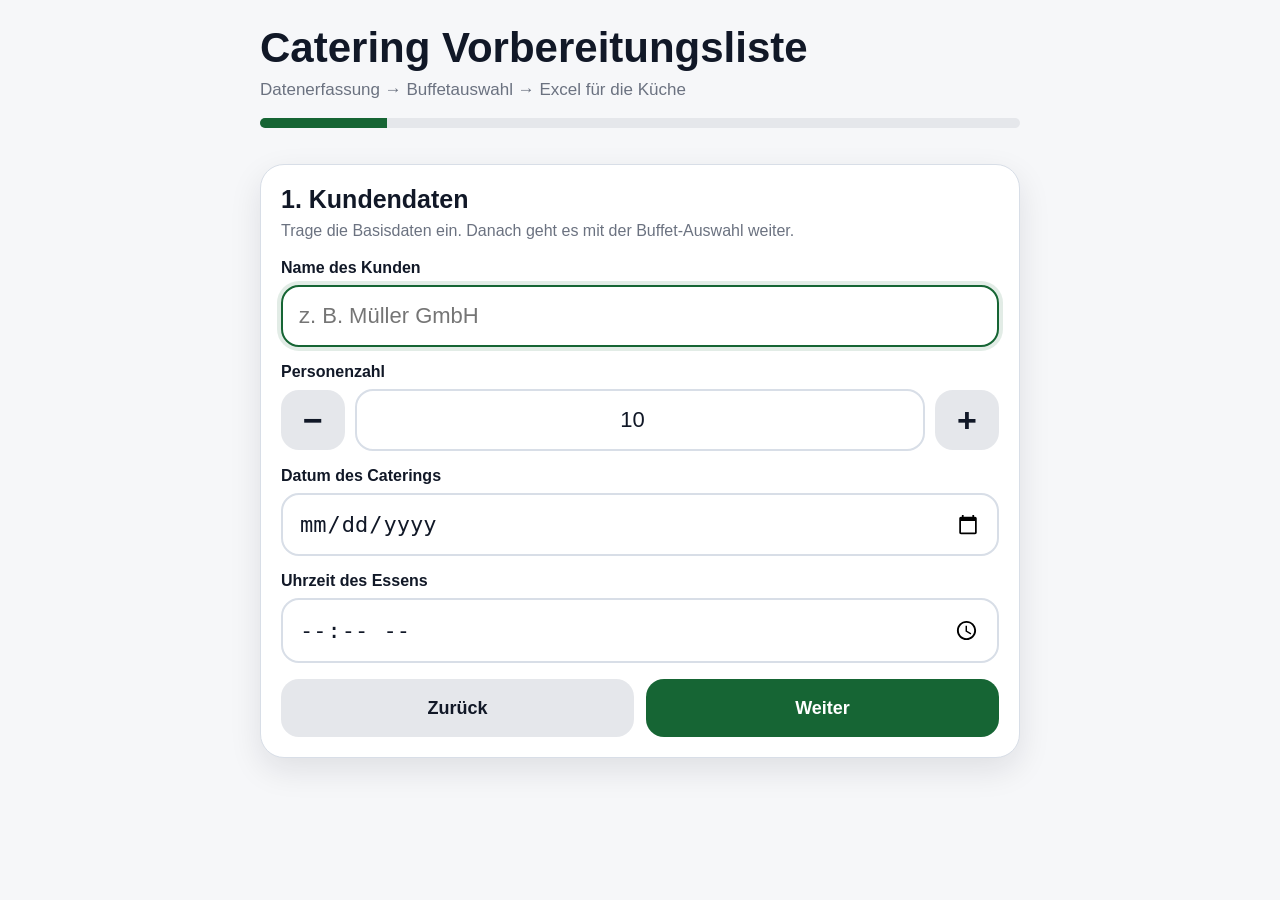
==== index.html @ 55fc4ead "Add files via upload" ====
<!doctype html>
<html lang="de">
<head>
  <meta charset="utf-8" />
  <meta name="viewport" content="width=device-width, initial-scale=1, viewport-fit=cover" />
  <meta name="apple-mobile-web-app-capable" content="yes" />
  <meta name="apple-mobile-web-app-title" content="Catering Liste" />
  <title>Catering Vorbereitungsliste</title>
  <style>
    :root{--bg:#f6f7f9;--card:#fff;--text:#111827;--muted:#6b7280;--line:#d8dee7;--green:#166534;--green2:#dcfce7;--blue:#1d4ed8;--danger:#991b1b;--shadow:0 12px 32px rgba(15,23,42,.10);--radius:24px}*{box-sizing:border-box}html,body{margin:0;min-height:100%;font-family:-apple-system,BlinkMacSystemFont,"Segoe UI",Roboto,Arial,sans-serif;background:var(--bg);color:var(--text)}body{padding:calc(env(safe-area-inset-top) + 18px) 18px calc(env(safe-area-inset-bottom) + 18px)}.app{max-width:760px;margin:0 auto}.top{padding:8px 0 18px}.title{font-size:34px;line-height:1.04;font-weight:900;margin:0}.sub{font-size:17px;color:var(--muted);margin:10px 0 0}.progress{height:10px;background:#e5e7eb;border-radius:999px;overflow:hidden;margin:18px 0}.bar{height:100%;background:var(--green);width:0%;transition:.25s}.card{background:var(--card);border:1px solid var(--line);border-radius:var(--radius);padding:20px;box-shadow:var(--shadow);margin-bottom:16px}.step-title{font-size:25px;margin:0 0 6px;font-weight:850}.hint{color:var(--muted);margin:0 0 18px;line-height:1.35}.field{margin:16px 0}.field label{display:block;font-weight:750;margin-bottom:8px;font-size:16px}input{width:100%;font-size:22px;padding:16px;border:2px solid var(--line);border-radius:18px;background:#fff;color:var(--text);-webkit-appearance:none;appearance:none}input:focus{outline:none;border-color:var(--green);box-shadow:0 0 0 4px rgba(22,101,52,.12)}.people{display:grid;grid-template-columns:64px 1fr 64px;gap:10px;align-items:center}.round{height:60px;border-radius:18px;border:0;background:#e5e7eb;font-size:34px;font-weight:900;color:#111827}.people input{text-align:center}.grid{display:grid;grid-template-columns:1fr;gap:12px}.choice{border:2px solid var(--line);background:#fff;border-radius:20px;padding:18px;text-align:left;font-size:20px;font-weight:850;color:var(--text);min-height:72px}.choice .small{display:block;font-size:14px;font-weight:600;color:var(--muted);margin-top:5px}.choice.active{border-color:var(--green);background:var(--green2);color:#064e3b}.selected-count{display:inline-block;background:#eef2ff;color:#3730a3;border-radius:999px;padding:7px 12px;font-weight:800;margin:0 0 14px}.nav{display:grid;grid-template-columns:1fr 1fr;gap:12px;margin-top:16px}.btn{min-height:58px;border:0;border-radius:18px;font-size:18px;font-weight:850;padding:14px 16px}.btn.primary{background:var(--green);color:white}.btn.secondary{background:#e5e7eb;color:#111827}.btn.full{width:100%;margin-top:10px}.btn.blue{background:var(--blue);color:white}.btn.danger{background:#fee2e2;color:var(--danger)}.summary{display:grid;grid-template-columns:1fr 1fr;gap:10px;margin:12px 0}.pill{background:#f3f4f6;border-radius:16px;padding:12px}.pill b{display:block;font-size:13px;color:var(--muted);margin-bottom:4px}.table-wrap{overflow:auto;border:1px solid var(--line);border-radius:18px;background:white}table{width:100%;border-collapse:collapse;font-size:15px}th,td{padding:12px;border-bottom:1px solid #e5e7eb;text-align:left;vertical-align:top}th{font-size:13px;text-transform:uppercase;letter-spacing:.04em;background:#f9fafb;color:#4b5563}td.num{text-align:right;white-space:nowrap;font-variant-numeric:tabular-nums}.empty{padding:20px;color:var(--muted);text-align:center}.error{display:none;margin-top:10px;color:#991b1b;font-weight:750}.show{display:block}.footer-note{font-size:13px;color:var(--muted);line-height:1.35;margin-top:14px}@media(min-width:640px){.grid{grid-template-columns:1fr 1fr}.title{font-size:42px}}
  </style>
</head>
<body>
  <main class="app">
    <section class="top">
      <h1 class="title">Catering Vorbereitungsliste</h1>
      <p class="sub">Datenerfassung → Buffetauswahl → Excel für die Küche</p>
      <div class="progress"><div class="bar" id="bar"></div></div>
    </section>
    <section class="card" id="screen"></section>
  </main>
<script>
(function(){
'use strict';
const categories = [
 {key:'salate', title:'Salate & Co.', hint:'Wähle die Salate und Komponenten aus.', items:[
  {id:'salatkomponenten', name:'Salat Komponenten', type:'components', components:[['Gurken',25,'g'],['Kirschtomaten',25,'g'],['Paprika',25,'g'],['Mais',10,'g'],['Zwiebeln',10,'g'],['Wildkräutersalat',10,'g']]},
  {id:'gurkensalat', name:'Gurkensalat', type:'byCount', categoryCount:'salate', rules:{1:100,2:60,3:40}, unit:'g'},
  {id:'moehrensalat', name:'Möhrensalat', type:'byCount', categoryCount:'salate', rules:{1:80,2:40,3:40}, unit:'g'}
 ]},
 {key:'fleisch', title:'Fleisch', hint:'Die Grammzahl richtet sich nach der Anzahl der gewählten Fleischsorten.', items:[
  {id:'nackensteak', name:'Nackensteak', type:'byCount', categoryCount:'fleisch', rules:{1:360,2:180,3:120,4:90,5:60}, unit:'g'},
  {id:'haehnchenspiesse', name:'Hähnchenspieße in Kräuterbutter Marinade', type:'byCount', categoryCount:'fleisch', rules:{1:360,2:180,3:120,4:90,5:60}, unit:'g'},
  {id:'bratwurst', name:'Bratwurst', type:'byCount', categoryCount:'fleisch', rules:{1:350,2:180,3:100,4:70,5:60}, unit:'g'}
 ]},
 {key:'beilagen', title:'Beilagen', hint:'Die Menge richtet sich nach der Anzahl der gewählten Beilagen.', items:[
  {id:'pommes', name:'Pommes', type:'byCount', categoryCount:'beilagen', rules:{1:300,2:150,3:100}, unit:'g'},
  {id:'kroketten', name:'Kroketten', type:'byCount', categoryCount:'beilagen', rules:{1:300,2:150,3:100}, unit:'g'}
 ]},
 {key:'dessert', title:'Dessert', hint:'Desserts werden als Portionen berechnet.', items:[
  {id:'panna-cotta', name:'Panna Cotta', type:'byCount', categoryCount:'dessert', rules:{1:1.1,2:0.55,3:0.35}, unit:'Portionen'}
 ]}
];
const state = {step:0, customer:'', people:10, date:'', time:'', selected:{salate:{},fleisch:{},beilagen:{},dessert:{}}};
const screen = document.getElementById('screen');
const bar = document.getElementById('bar');
function esc(s){return String(s||'').replace(/[&<>'"]/g,c=>({'&':'&amp;','<':'&lt;','>':'&gt;',"'":'&#39;','"':'&quot;'}[c]));}
function count(key){return Object.values(state.selected[key]||{}).filter(Boolean).length;}
function selectedItems(key){const cat=categories.find(c=>c.key===key); return cat.items.filter(i=>state.selected[key][i.id]);}
function maxRule(rules,n){if(rules[n]!==undefined)return rules[n]; const keys=Object.keys(rules).map(Number).sort((a,b)=>a-b); return rules[keys[keys.length-1]];}
function formatQty(q,unit){ if(unit==='Portionen') return (Math.ceil(q*100)/100).toLocaleString('de-DE',{maximumFractionDigits:2})+' Portionen'; if(q>=1000) return (q/1000).toLocaleString('de-DE',{minimumFractionDigits:2,maximumFractionDigits:2})+' kg'; return Math.round(q).toLocaleString('de-DE')+' g';}
function rows(){ const p=Number(state.people)||0; const out=[]; categories.forEach(cat=>{ selectedItems(cat.key).forEach(item=>{ if(item.type==='components'){ item.components.forEach(c=>out.push({category:cat.title,item:c[0],per:c[1],unit:c[2],total:p*c[1],display:formatQty(p*c[1],c[2]),note:'aus Salat Komponenten'})); } else { const c=count(item.categoryCount); const per=maxRule(item.rules,c); const total=p*per; out.push({category:cat.title,item:item.name,per:per,unit:item.unit,total:total,display:formatQty(total,item.unit),note:c+' ausgewählt in '+cat.title}); } }); }); return out; }
function setStep(n){state.step=Math.max(0,Math.min(5,n)); render(); window.scrollTo({top:0,behavior:'smooth'});}
function render(){ bar.style.width = ((state.step+1)/6*100)+'%'; if(state.step===0) renderDetails(); else if(state.step>=1 && state.step<=4) renderCategory(categories[state.step-1]); else renderResult(); }
function renderDetails(){ screen.innerHTML = `<h2 class="step-title">1. Kundendaten</h2><p class="hint">Trage die Basisdaten ein. Danach geht es mit der Buffet-Auswahl weiter.</p><div class="field"><label for="customer">Name des Kunden</label><input id="customer" type="text" autocomplete="name" placeholder="z. B. Müller GmbH" value="${esc(state.customer)}"></div><div class="field"><label for="people">Personenzahl</label><div class="people"><button class="round" id="minus" type="button">−</button><input id="people" type="number" min="1" step="1" inputmode="numeric" value="${esc(state.people)}"><button class="round" id="plus" type="button">+</button></div></div><div class="field"><label for="date">Datum des Caterings</label><input id="date" type="date" value="${esc(state.date)}"></div><div class="field"><label for="time">Uhrzeit des Essens</label><input id="time" type="time" value="${esc(state.time)}"></div><div class="error" id="error">Bitte mindestens Kundenname und Personenzahl eintragen.</div><div class="nav"><button class="btn secondary" type="button" disabled>Zurück</button><button class="btn primary" id="next" type="button">Weiter</button></div>`;
 bindDetails(); }
function bindDetails(){ const customer=document.getElementById('customer'), people=document.getElementById('people'), date=document.getElementById('date'), time=document.getElementById('time'); customer.focus(); customer.addEventListener('input',e=>state.customer=e.target.value); people.addEventListener('input',e=>state.people=Math.max(1,parseInt(e.target.value||'1',10))); date.addEventListener('input',e=>state.date=e.target.value); time.addEventListener('input',e=>state.time=e.target.value); document.getElementById('minus').onclick=()=>{state.people=Math.max(1,(Number(state.people)||1)-1); people.value=state.people}; document.getElementById('plus').onclick=()=>{state.people=(Number(state.people)||0)+1; people.value=state.people}; document.getElementById('next').onclick=()=>{state.customer=customer.value.trim(); state.people=Math.max(1,parseInt(people.value||'1',10)); state.date=date.value; state.time=time.value; if(!state.customer||!state.people){document.getElementById('error').classList.add('show');return;} setStep(1);}; }
function renderCategory(cat){ const c=count(cat.key); screen.innerHTML = `<h2 class="step-title">${state.step+1}. ${esc(cat.title)}</h2><p class="hint">${esc(cat.hint)}</p><div class="selected-count">${c} ausgewählt</div><div class="grid">${cat.items.map(item=>`<button type="button" class="choice ${state.selected[cat.key][item.id]?'active':''}" data-id="${esc(item.id)}">${esc(item.name)}<span class="small">Antippen zum Auswählen</span></button>`).join('')}</div><div class="nav"><button class="btn secondary" id="back" type="button">Zurück</button><button class="btn primary" id="next" type="button">Weiter</button></div>`;
 screen.querySelectorAll('.choice').forEach(btn=>btn.onclick=()=>{ const id=btn.dataset.id; state.selected[cat.key][id]=!state.selected[cat.key][id]; renderCategory(cat); }); document.getElementById('back').onclick=()=>setStep(state.step-1); document.getElementById('next').onclick=()=>setStep(state.step+1); }
function renderResult(){ const r=rows(); screen.innerHTML = `<h2 class="step-title">6. Küchenliste</h2><p class="hint">Prüfe die Mengen und exportiere die Liste für Excel.</p><div class="summary"><div class="pill"><b>Kunde</b>${esc(state.customer)||'—'}</div><div class="pill"><b>Personen</b>${Number(state.people)||0}</div><div class="pill"><b>Datum</b>${esc(state.date)||'—'}</div><div class="pill"><b>Essenszeit</b>${esc(state.time)||'—'}</div></div>${r.length?`<div class="table-wrap"><table><thead><tr><th>Kategorie</th><th>Artikel</th><th>pro Person</th><th>Gesamt</th><th>Hinweis</th></tr></thead><tbody>${r.map(x=>`<tr><td>${esc(x.category)}</td><td>${esc(x.item)}</td><td class="num">${String(x.per).replace('.',',')} ${esc(x.unit)}</td><td class="num"><b>${esc(x.display)}</b></td><td>${esc(x.note)}</td></tr>`).join('')}</tbody></table></div>`:`<div class="empty">Noch keine Artikel ausgewählt.</div>`}<button class="btn blue full" id="xlsx" type="button">Excel-Datei speichern (.xlsx)</button><button class="btn secondary full" id="csv" type="button">CSV speichern</button><button class="btn danger full" id="reset" type="button">Neue Liste starten</button><div class="nav"><button class="btn secondary" id="back" type="button">Zurück</button><button class="btn primary" id="print" type="button">Drucken / PDF</button></div><p class="footer-note">Tipp: Auf dem iPhone kannst du die Seite über „Teilen“ → „Zum Home-Bildschirm“ als App speichern.</p>`;
 document.getElementById('back').onclick=()=>setStep(4); document.getElementById('print').onclick=()=>window.print(); document.getElementById('csv').onclick=downloadCsv; document.getElementById('xlsx').onclick=downloadXlsx; document.getElementById('reset').onclick=()=>{ if(confirm('Neue Liste starten?')){ state.step=0; state.customer=''; state.people=10; state.date=''; state.time=''; state.selected={salate:{},fleisch:{},beilagen:{},dessert:{}}; render(); }}; }
function tableData(){ const data=[['Kunde',state.customer],['Personen',state.people],['Datum',state.date],['Essenszeit',state.time],[],['Kategorie','Artikel','pro Person','Einheit','Gesamt roh','Gesamt Anzeige','Hinweis']]; rows().forEach(x=>data.push([x.category,x.item,x.per,x.unit,x.total,x.display,x.note])); return data; }
function downloadCsv(){ const csv=tableData().map(row=>row.map(v=>'"'+String(v??'').replace(/"/g,'""')+'"').join(';')).join('\n'); downloadBlob(csv,'text/csv;charset=utf-8','Kuechenliste_'+safeName()+'.csv'); }
function safeName(){return (state.customer||'Catering').replace(/[^a-z0-9äöüß_-]+/gi,'_');}
function downloadBlob(content,type,name){ const blob=content instanceof Blob?content:new Blob([content],{type}); const url=URL.createObjectURL(blob); const a=document.createElement('a'); a.href=url; a.download=name; document.body.appendChild(a); a.click(); setTimeout(()=>{URL.revokeObjectURL(url); a.remove();},1000); }
// Minimal XLSX writer: no compression ZIP with shared inline strings
function crc32(str){ let table=crc32.table||(crc32.table=(()=>{let c,t=[];for(let n=0;n<256;n++){c=n;for(let k=0;k<8;k++)c=((c&1)?(0xedb88320^(c>>>1)):(c>>>1));t[n]=c>>>0;}return t;})()); let crc=0^(-1); for(let i=0;i<str.length;i++) crc=(crc>>>8)^table[(crc^str.charCodeAt(i))&0xff]; return (crc^(-1))>>>0; }
function u16(n){return String.fromCharCode(n&255,(n>>>8)&255)} function u32(n){return String.fromCharCode(n&255,(n>>>8)&255,(n>>>16)&255,(n>>>24)&255)}
function zip(files){ let local='',central='',offset=0; files.forEach(f=>{ const name=f.name, data=f.data, crc=crc32(data), size=data.length; const head='PK\x03\x04'+u16(20)+u16(0)+u16(0)+u16(0)+u16(0)+u32(crc)+u32(size)+u32(size)+u16(name.length)+u16(0)+name; local+=head+data; central+='PK\x01\x02'+u16(20)+u16(20)+u16(0)+u16(0)+u16(0)+u16(0)+u32(crc)+u32(size)+u32(size)+u16(name.length)+u16(0)+u16(0)+u16(0)+u16(0)+u32(0)+u32(offset)+name; offset+=head.length+size; }); return local+central+'PK\x05\x06'+u16(0)+u16(0)+u16(files.length)+u16(files.length)+u32(central.length)+u32(local.length)+u16(0); }
function cellRef(r,c){let s=''; c++; while(c){let m=(c-1)%26; s=String.fromCharCode(65+m)+s; c=Math.floor((c-1)/26);} return s+r;}
function xmlEsc(s){return String(s??'').replace(/[&<>'"]/g,c=>({'&':'&amp;','<':'&lt;','>':'&gt;',"'":'&apos;','"':'&quot;'}[c]));}
function sheetXml(data){ return `<?xml version="1.0" encoding="UTF-8" standalone="yes"?><worksheet xmlns="http://schemas.openxmlformats.org/spreadsheetml/2006/main"><sheetData>${data.map((row,ri)=>`<row r="${ri+1}">${row.map((v,ci)=>{const ref=cellRef(ri+1,ci); if(v===''||v===undefined)return ''; if(typeof v==='number')return `<c r="${ref}"><v>${v}</v></c>`; return `<c r="${ref}" t="inlineStr"><is><t>${xmlEsc(v)}</t></is></c>`;}).join('')}</row>`).join('')}</sheetData></worksheet>`; }
function downloadXlsx(){ const data=tableData(); const files=[{name:'[Content_Types].xml',data:'<?xml version="1.0" encoding="UTF-8" standalone="yes"?><Types xmlns="http://schemas.openxmlformats.org/package/2006/content-types"><Default Extension="rels" ContentType="application/vnd.openxmlformats-package.relationships+xml"/><Default Extension="xml" ContentType="application/xml"/><Override PartName="/xl/workbook.xml" ContentType="application/vnd.openxmlformats-officedocument.spreadsheetml.sheet.main+xml"/><Override PartName="/xl/worksheets/sheet1.xml" ContentType="application/vnd.openxmlformats-officedocument.spreadsheetml.worksheet+xml"/></Types>'},{name:'_rels/.rels',data:'<?xml version="1.0" encoding="UTF-8" standalone="yes"?><Relationships xmlns="http://schemas.openxmlformats.org/package/2006/relationships"><Relationship Id="rId1" Type="http://schemas.openxmlformats.org/officeDocument/2006/relationships/officeDocument" Target="xl/workbook.xml"/></Relationships>'},{name:'xl/workbook.xml',data:'<?xml version="1.0" encoding="UTF-8" standalone="yes"?><workbook xmlns="http://schemas.openxmlformats.org/spreadsheetml/2006/main" xmlns:r="http://schemas.openxmlformats.org/officeDocument/2006/relationships"><sheets><sheet name="Kuechenliste" sheetId="1" r:id="rId1"/></sheets></workbook>'},{name:'xl/_rels/workbook.xml.rels',data:'<?xml version="1.0" encoding="UTF-8" standalone="yes"?><Relationships xmlns="http://schemas.openxmlformats.org/package/2006/relationships"><Relationship Id="rId1" Type="http://schemas.openxmlformats.org/officeDocument/2006/relationships/worksheet" Target="worksheets/sheet1.xml"/></Relationships>'},{name:'xl/worksheets/sheet1.xml',data:sheetXml(data)}]; const x=zip(files); const bytes=new Uint8Array(x.length); for(let i=0;i<x.length;i++)bytes[i]=x.charCodeAt(i)&255; downloadBlob(new Blob([bytes],{type:'application/vnd.openxmlformats-officedocument.spreadsheetml.sheet'}),'application/vnd.openxmlformats-officedocument.spreadsheetml.sheet','Kuechenliste_'+safeName()+'.xlsx'); }
render();
})();
</script>
</body>
</html>
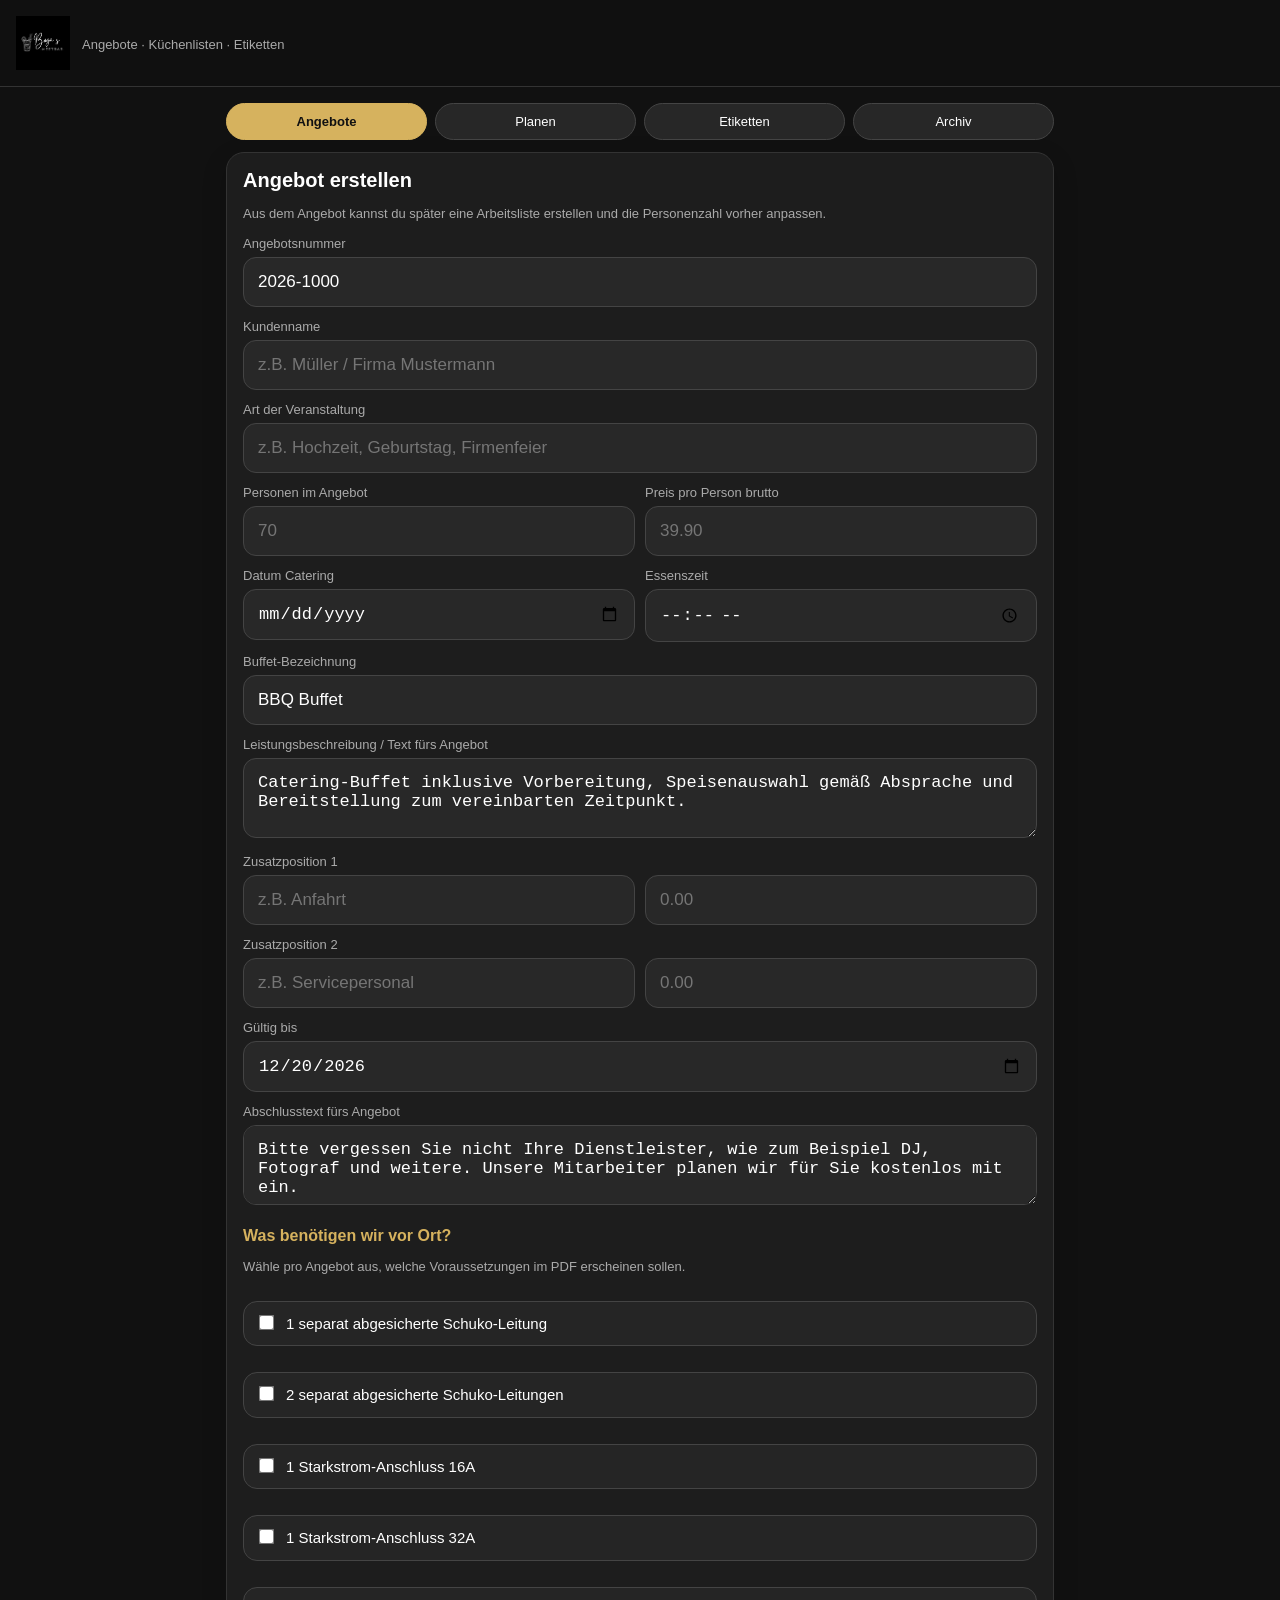
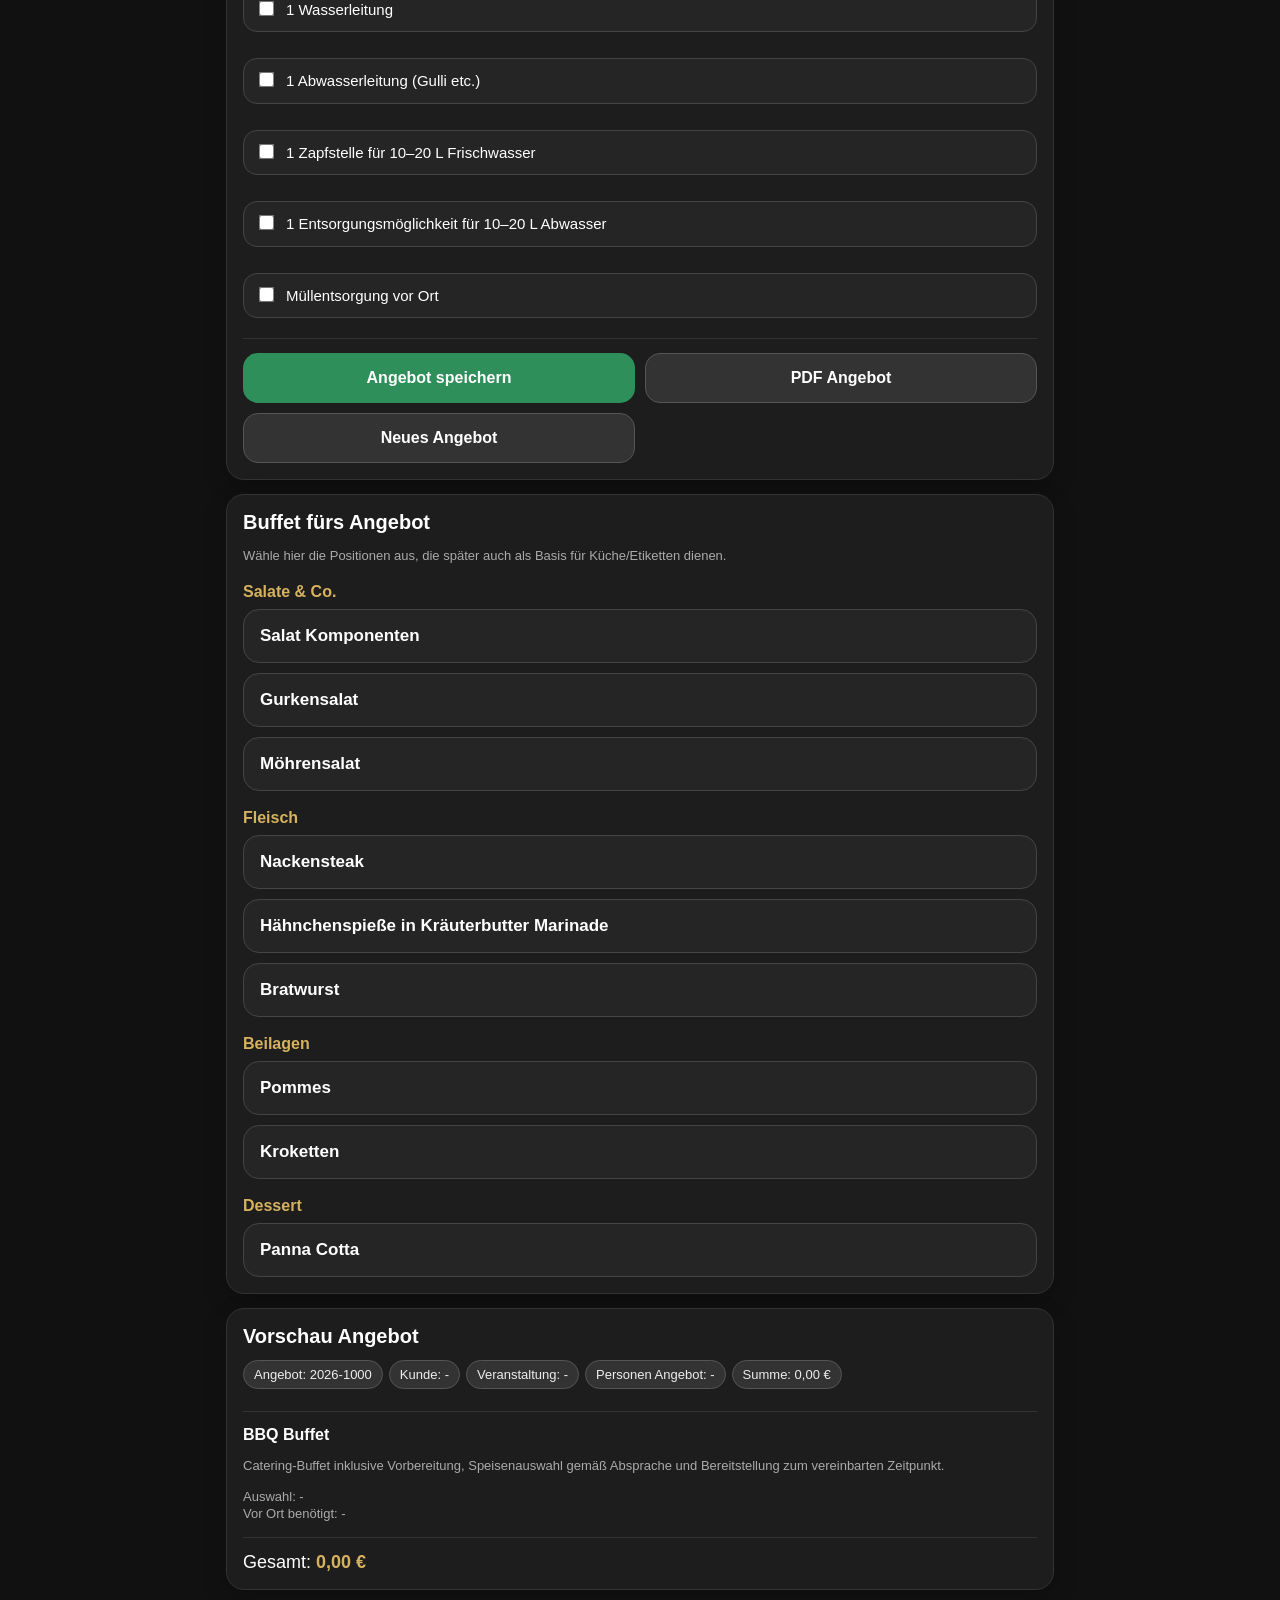
==== commit b75e6023: "Add files via upload" ====
--- a/index.html
+++ b/index.html
@@ -1,78 +1,101 @@
 <!doctype html>
 <html lang="de">
 <head>
-  <meta charset="utf-8" />
-  <meta name="viewport" content="width=device-width, initial-scale=1, viewport-fit=cover" />
-  <meta name="apple-mobile-web-app-capable" content="yes" />
-  <meta name="apple-mobile-web-app-title" content="Catering Liste" />
-  <title>Catering Vorbereitungsliste</title>
-  <style>
-    :root{--bg:#f6f7f9;--card:#fff;--text:#111827;--muted:#6b7280;--line:#d8dee7;--green:#166534;--green2:#dcfce7;--blue:#1d4ed8;--danger:#991b1b;--shadow:0 12px 32px rgba(15,23,42,.10);--radius:24px}*{box-sizing:border-box}html,body{margin:0;min-height:100%;font-family:-apple-system,BlinkMacSystemFont,"Segoe UI",Roboto,Arial,sans-serif;background:var(--bg);color:var(--text)}body{padding:calc(env(safe-area-inset-top) + 18px) 18px calc(env(safe-area-inset-bottom) + 18px)}.app{max-width:760px;margin:0 auto}.top{padding:8px 0 18px}.title{font-size:34px;line-height:1.04;font-weight:900;margin:0}.sub{font-size:17px;color:var(--muted);margin:10px 0 0}.progress{height:10px;background:#e5e7eb;border-radius:999px;overflow:hidden;margin:18px 0}.bar{height:100%;background:var(--green);width:0%;transition:.25s}.card{background:var(--card);border:1px solid var(--line);border-radius:var(--radius);padding:20px;box-shadow:var(--shadow);margin-bottom:16px}.step-title{font-size:25px;margin:0 0 6px;font-weight:850}.hint{color:var(--muted);margin:0 0 18px;line-height:1.35}.field{margin:16px 0}.field label{display:block;font-weight:750;margin-bottom:8px;font-size:16px}input{width:100%;font-size:22px;padding:16px;border:2px solid var(--line);border-radius:18px;background:#fff;color:var(--text);-webkit-appearance:none;appearance:none}input:focus{outline:none;border-color:var(--green);box-shadow:0 0 0 4px rgba(22,101,52,.12)}.people{display:grid;grid-template-columns:64px 1fr 64px;gap:10px;align-items:center}.round{height:60px;border-radius:18px;border:0;background:#e5e7eb;font-size:34px;font-weight:900;color:#111827}.people input{text-align:center}.grid{display:grid;grid-template-columns:1fr;gap:12px}.choice{border:2px solid var(--line);background:#fff;border-radius:20px;padding:18px;text-align:left;font-size:20px;font-weight:850;color:var(--text);min-height:72px}.choice .small{display:block;font-size:14px;font-weight:600;color:var(--muted);margin-top:5px}.choice.active{border-color:var(--green);background:var(--green2);color:#064e3b}.selected-count{display:inline-block;background:#eef2ff;color:#3730a3;border-radius:999px;padding:7px 12px;font-weight:800;margin:0 0 14px}.nav{display:grid;grid-template-columns:1fr 1fr;gap:12px;margin-top:16px}.btn{min-height:58px;border:0;border-radius:18px;font-size:18px;font-weight:850;padding:14px 16px}.btn.primary{background:var(--green);color:white}.btn.secondary{background:#e5e7eb;color:#111827}.btn.full{width:100%;margin-top:10px}.btn.blue{background:var(--blue);color:white}.btn.danger{background:#fee2e2;color:var(--danger)}.summary{display:grid;grid-template-columns:1fr 1fr;gap:10px;margin:12px 0}.pill{background:#f3f4f6;border-radius:16px;padding:12px}.pill b{display:block;font-size:13px;color:var(--muted);margin-bottom:4px}.table-wrap{overflow:auto;border:1px solid var(--line);border-radius:18px;background:white}table{width:100%;border-collapse:collapse;font-size:15px}th,td{padding:12px;border-bottom:1px solid #e5e7eb;text-align:left;vertical-align:top}th{font-size:13px;text-transform:uppercase;letter-spacing:.04em;background:#f9fafb;color:#4b5563}td.num{text-align:right;white-space:nowrap;font-variant-numeric:tabular-nums}.empty{padding:20px;color:var(--muted);text-align:center}.error{display:none;margin-top:10px;color:#991b1b;font-weight:750}.show{display:block}.footer-note{font-size:13px;color:var(--muted);line-height:1.35;margin-top:14px}@media(min-width:640px){.grid{grid-template-columns:1fr 1fr}.title{font-size:42px}}
-  </style>
+<meta charset="utf-8" />
+<meta name="viewport" content="width=device-width, initial-scale=1, viewport-fit=cover" />
+<title>Boga's Catering Software</title>
+<meta name="theme-color" content="#111111" />
+<style>
+:root{--bg:#111;--card:#1d1d1d;--muted:#aaa;--text:#fff;--accent:#d6b25e;--green:#2f8f5b;--red:#b64444;--line:#333;--input:#282828}*{box-sizing:border-box;-webkit-tap-highlight-color:transparent}body{margin:0;background:var(--bg);color:var(--text);font-family:-apple-system,BlinkMacSystemFont,"Segoe UI",Roboto,Arial,sans-serif;padding:env(safe-area-inset-top) 0 env(safe-area-inset-bottom)}header{position:sticky;top:0;background:rgba(17,17,17,.96);backdrop-filter:blur(10px);z-index:5;padding:16px;border-bottom:1px solid var(--line)}.brand{font-size:23px;font-weight:900;letter-spacing:.3px}.brand-logo{height:54px;display:block}.brand-row{display:flex;align-items:center;gap:12px}.print-logo-img{width:70mm;max-width:100%;display:block;margin-bottom:8mm}.brand span{color:var(--accent)}.sub{color:var(--muted);font-size:13px;margin-top:3px}.wrap{padding:16px;max-width:860px;margin:0 auto}.card{background:var(--card);border:1px solid var(--line);border-radius:18px;padding:16px;margin-bottom:14px;box-shadow:0 8px 24px rgba(0,0,0,.2)}h2{font-size:20px;margin:0 0 12px}h3{font-size:16px;margin:18px 0 8px;color:var(--accent)}label{display:block;color:var(--muted);font-size:13px;margin:12px 0 6px}input,select,textarea{width:100%;font-size:17px;color:#fff;background:var(--input);border:1px solid #444;border-radius:13px;padding:14px;outline:none}textarea{min-height:80px}input:focus,select:focus,textarea:focus{border-color:var(--accent)}.row{display:grid;grid-template-columns:1fr 1fr;gap:10px}.btn{width:100%;border:0;border-radius:15px;padding:15px 14px;font-size:16px;font-weight:800;color:#111;background:var(--accent);cursor:pointer}.btn.secondary{background:#333;color:#fff;border:1px solid #555}.btn.green{background:var(--green);color:#fff}.btn.red{background:var(--red);color:#fff}.btn.ghost{background:transparent;color:#fff;border:1px solid #555}.btn.small{padding:10px;font-size:14px;border-radius:12px}.nav{display:flex;gap:10px;position:sticky;bottom:0;background:rgba(17,17,17,.92);backdrop-filter:blur(10px);padding:12px 16px;border-top:1px solid var(--line)}.pillgrid{display:grid;grid-template-columns:1fr;gap:10px}.pill{background:#252525;color:#fff;border:1px solid #444;border-radius:16px;padding:16px;text-align:left;font-size:17px;font-weight:800}.pill.active{border-color:var(--accent);background:#3a3020}.hint{font-size:13px;color:var(--muted);line-height:1.35}.badge{display:inline-block;background:#333;border:1px solid #555;color:#eee;border-radius:999px;padding:6px 10px;font-size:13px;margin:0 6px 8px 0}.tabs{display:grid;grid-template-columns:repeat(4,1fr);gap:8px;margin-bottom:12px}.tab{font-size:13px;padding:10px 6px;border-radius:999px;background:#272727;border:1px solid #444;color:#fff}.tab.active{background:var(--accent);color:#111;border-color:var(--accent);font-weight:900}.hidden{display:none!important}table{width:100%;border-collapse:collapse;font-size:14px}th,td{border-bottom:1px solid #333;padding:10px 6px;text-align:left;vertical-align:top}th{color:var(--accent);font-size:12px;text-transform:uppercase}.right{text-align:right}.muted{color:var(--muted)}.divider{height:1px;background:#333;margin:14px 0}.listitem{border:1px solid #3b3b3b;border-radius:14px;padding:12px;margin-bottom:10px;background:#242424}.print-only{display:none}.offer-logo{font-size:28px;font-weight:900;letter-spacing:.3px}.offer-logo span{color:#8b6a20}.totals{font-size:18px}.totals b{color:var(--accent)}.checkgrid{display:grid;grid-template-columns:1fr;gap:8px;margin-top:8px}.checkitem{display:flex;align-items:flex-start;gap:10px;background:#252525;border:1px solid #444;border-radius:14px;padding:12px;font-size:15px;color:#fff}.checkitem input{width:auto;margin-top:2px;transform:scale(1.2)}.checkitem span{line-height:1.3}@media print{body{background:#fff;color:#000;font-family:Arial,sans-serif}header,.nav,.no-print,.tabs,.btn,.screen{display:none!important}.wrap{max-width:none;padding:0}.card{background:#fff;border:0;box-shadow:none;margin:0;padding:0}.print-only{display:block}.print-page{padding:12mm;color:#000}.print-page table th,.print-page table td{border-bottom:1px solid #ddd;color:#000}.print-page th{color:#000}.label-sheet{display:grid;grid-template-columns:1fr 1fr;gap:6mm}.label{border:1px solid #000;border-radius:2mm;padding:5mm;height:58mm;break-inside:avoid}.label h2{font-size:16pt;margin:0 0 3mm}.label p{margin:1.5mm 0;font-size:11pt}.label .big{font-size:18pt;font-weight:800}.label small{font-size:9pt}}
+</style>
 </head>
 <body>
-  <main class="app">
-    <section class="top">
-      <h1 class="title">Catering Vorbereitungsliste</h1>
-      <p class="sub">Datenerfassung → Buffetauswahl → Excel für die Küche</p>
-      <div class="progress"><div class="bar" id="bar"></div></div>
-    </section>
-    <section class="card" id="screen"></section>
-  </main>
+<header><div class="brand-row"><img class="brand-logo" src="[data-uri]" alt="Boga's Meetbar Logo"><div><div class="sub">Angebote · Küchenlisten · Etiketten</div></div></div></header>
+<div class="wrap">
+ <div class="tabs no-print"><button class="tab active" onclick="setMode('offers')">Angebote</button><button class="tab" onclick="setMode('plan')">Planen</button><button class="tab" onclick="setMode('labels')">Etiketten</button><button class="tab" onclick="setMode('archive')">Archiv</button></div>
+ <main id="offersMode">
+  <section class="card screen"><h2>Angebot erstellen</h2><p class="hint">Aus dem Angebot kannst du später eine Arbeitsliste erstellen und die Personenzahl vorher anpassen.</p>
+   <label>Angebotsnummer</label><input id="offerNo" readonly placeholder="wird automatisch erstellt">
+   <label>Kundenname</label><input id="offerCustomer" placeholder="z.B. Müller / Firma Mustermann">
+   <label>Art der Veranstaltung</label><input id="offerEventType" placeholder="z.B. Hochzeit, Geburtstag, Firmenfeier">
+   <div class="row"><div><label>Personen im Angebot</label><input id="offerPersons" type="number" min="1" inputmode="numeric" placeholder="70"></div><div><label>Preis pro Person brutto</label><input id="offerPrice" type="number" step="0.01" inputmode="decimal" placeholder="39.90"></div></div>
+   <div class="row"><div><label>Datum Catering</label><input id="offerDate" type="date"></div><div><label>Essenszeit</label><input id="offerTime" type="time"></div></div>
+   <label>Buffet-Bezeichnung</label><input id="offerTitle" placeholder="z.B. BBQ Buffet Premium" value="BBQ Buffet">
+   <label>Leistungsbeschreibung / Text fürs Angebot</label><textarea id="offerText">Catering-Buffet inklusive Vorbereitung, Speisenauswahl gemäß Absprache und Bereitstellung zum vereinbarten Zeitpunkt.</textarea>
+   <label>Zusatzposition 1</label><div class="row"><input id="extra1Name" placeholder="z.B. Anfahrt"><input id="extra1Price" type="number" step="0.01" placeholder="0.00"></div>
+   <label>Zusatzposition 2</label><div class="row"><input id="extra2Name" placeholder="z.B. Servicepersonal"><input id="extra2Price" type="number" step="0.01" placeholder="0.00"></div>
+   <label>Gültig bis</label><input id="validUntil" type="date">
+   <label>Abschlusstext fürs Angebot</label><textarea id="terms">Bitte vergessen Sie nicht Ihre Dienstleister, wie zum Beispiel DJ, Fotograf und weitere. Unsere Mitarbeiter planen wir für Sie kostenlos mit ein.
+
+Unsere Rechnung können Sie zum Teil unter haushaltsnahe Dienstleistungen in der Steuererklärung absetzen, da wir alles für Sie vor Ort zubereiten.
+
+Für Rückfragen stehen wir Ihnen jederzeit gerne zur Verfügung.
+Wir bedanken uns sehr für Ihr Vertrauen.
+
+Mit freundlichen Grüßen
+Nicole Boga</textarea>
+   <h3>Was benötigen wir vor Ort?</h3><p class="hint">Wähle pro Angebot aus, welche Voraussetzungen im PDF erscheinen sollen.</p><div class="checkgrid" id="requirementsBox"></div>
+   <div class="divider"></div><div class="row"><button class="btn green" onclick="saveOffer()">Angebot speichern</button><button class="btn secondary" onclick="printOffer()">PDF Angebot</button><button class="btn secondary" onclick="newOffer()">Neues Angebot</button></div>
+  </section>
+  <section class="card screen"><h2>Buffet fürs Angebot</h2><p class="hint">Wähle hier die Positionen aus, die später auch als Basis für Küche/Etiketten dienen.</p><div id="offerPickers"></div></section>
+  <section class="card screen"><h2>Vorschau Angebot</h2><div id="offerPreview"></div></section>
+  <section class="print-only"><div class="print-page" id="offerPrint"></div></section>
+ </main>
+ <main id="planMode" class="hidden">
+  <section class="card screen step" data-step="0"><h2>1. Arbeitsliste aus Angebot</h2><p class="hint">Wichtig: Hier kannst du die Personenzahl final ändern. Das Angebot bleibt gespeichert, die Arbeitsliste rechnet mit dieser Zahl.</p><label>Gespeichertes Angebot laden</label><select id="loadOfferSelect" onchange="loadOfferToPlan(this.value)"><option value="">Bitte wählen</option></select><label>Kundenname</label><input id="customer" placeholder="z.B. Müller / Firma Mustermann"><label>Art der Veranstaltung</label><input id="eventType" placeholder="z.B. Hochzeit, Geburtstag, Firmenfeier"><div class="row"><div><label>Finale Personenzahl Küche</label><input id="persons" type="number" min="1" inputmode="numeric" placeholder="70"></div><div><label>Essenszeit</label><input id="mealTime" type="time"></div></div><label>Datum Catering</label><input id="date" type="date"></section>
+  <section class="card screen step hidden" data-step="1"><h2>2. Salate & Co.</h2><div class="hint" id="salateCount"></div><div class="pillgrid" id="cat-salate"></div></section>
+  <section class="card screen step hidden" data-step="2"><h2>3. Fleisch</h2><div class="hint" id="fleischCount"></div><div class="pillgrid" id="cat-fleisch"></div></section>
+  <section class="card screen step hidden" data-step="3"><h2>4. Beilagen</h2><div class="hint" id="beilagenCount"></div><div class="pillgrid" id="cat-beilagen"></div></section>
+  <section class="card screen step hidden" data-step="4"><h2>5. Dessert</h2><div class="hint" id="dessertCount"></div><div class="pillgrid" id="cat-dessert"></div></section>
+  <section class="card screen step hidden" data-step="5"><h2>6. Küchenliste</h2><div id="summaryBadges"></div><div style="overflow:auto"><table id="resultTable"></table></div><div class="divider"></div><div class="row"><button class="btn green" onclick="downloadCSV()">CSV Export</button><button class="btn secondary" onclick="window.print()">PDF / Drucken</button></div></section>
+ </main>
+ <main id="labelsMode" class="hidden"><section class="card screen"><h2>Produktionsetiketten</h2><p class="hint">Erstellt ein Etikett pro Küchenlisten-Position mit Kunde, Datum, finaler Personenanzahl und Menge.</p><button class="btn green" onclick="prepareLabels(); window.print();">Etiketten drucken</button></section><section class="print-only"><div class="label-sheet" id="labelSheet"></div></section></main>
+ <main id="archiveMode" class="hidden"><section class="card screen"><h2>Gespeicherte Angebote</h2><div id="offerList"></div></section></main>
+</div>
+<div class="nav no-print hidden" id="planNav"><button class="btn secondary" onclick="prevStep()">Zurück</button><button class="btn" onclick="nextStep()" id="nextBtn">Weiter</button></div>
 <script>
-(function(){
-'use strict';
-const categories = [
- {key:'salate', title:'Salate & Co.', hint:'Wähle die Salate und Komponenten aus.', items:[
-  {id:'salatkomponenten', name:'Salat Komponenten', type:'components', components:[['Gurken',25,'g'],['Kirschtomaten',25,'g'],['Paprika',25,'g'],['Mais',10,'g'],['Zwiebeln',10,'g'],['Wildkräutersalat',10,'g']]},
-  {id:'gurkensalat', name:'Gurkensalat', type:'byCount', categoryCount:'salate', rules:{1:100,2:60,3:40}, unit:'g'},
-  {id:'moehrensalat', name:'Möhrensalat', type:'byCount', categoryCount:'salate', rules:{1:80,2:40,3:40}, unit:'g'}
- ]},
- {key:'fleisch', title:'Fleisch', hint:'Die Grammzahl richtet sich nach der Anzahl der gewählten Fleischsorten.', items:[
-  {id:'nackensteak', name:'Nackensteak', type:'byCount', categoryCount:'fleisch', rules:{1:360,2:180,3:120,4:90,5:60}, unit:'g'},
-  {id:'haehnchenspiesse', name:'Hähnchenspieße in Kräuterbutter Marinade', type:'byCount', categoryCount:'fleisch', rules:{1:360,2:180,3:120,4:90,5:60}, unit:'g'},
-  {id:'bratwurst', name:'Bratwurst', type:'byCount', categoryCount:'fleisch', rules:{1:350,2:180,3:100,4:70,5:60}, unit:'g'}
- ]},
- {key:'beilagen', title:'Beilagen', hint:'Die Menge richtet sich nach der Anzahl der gewählten Beilagen.', items:[
-  {id:'pommes', name:'Pommes', type:'byCount', categoryCount:'beilagen', rules:{1:300,2:150,3:100}, unit:'g'},
-  {id:'kroketten', name:'Kroketten', type:'byCount', categoryCount:'beilagen', rules:{1:300,2:150,3:100}, unit:'g'}
- ]},
- {key:'dessert', title:'Dessert', hint:'Desserts werden als Portionen berechnet.', items:[
-  {id:'panna-cotta', name:'Panna Cotta', type:'byCount', categoryCount:'dessert', rules:{1:1.1,2:0.55,3:0.35}, unit:'Portionen'}
- ]}
+const defaultItems={salate:[{id:'salatkomponenten',name:'Salat Komponenten',type:'components',components:[['Gurken',25],['Kirschtomaten',25],['Paprika',25],['Mais',10],['Zwiebeln',10],['Wildkräutersalat',10]]},{id:'gurkensalat',name:'Gurkensalat',type:'rules',rules:[100,60,40],unit:'g'},{id:'moehrensalat',name:'Möhrensalat',type:'rules',rules:[80,40],unit:'g'}],fleisch:[{id:'nackensteak',name:'Nackensteak',type:'rules',rules:[360,180,120,90,60],unit:'g'},{id:'haehnchenspiesse',name:'Hähnchenspieße in Kräuterbutter Marinade',type:'rules',rules:[360,180,120,90,60],unit:'g'},{id:'bratwurst',name:'Bratwurst',type:'rules',rules:[350,180,100,70,60],unit:'g'}],beilagen:[{id:'pommes',name:'Pommes',type:'rules',rules:[300,150,100],unit:'g'},{id:'kroketten',name:'Kroketten',type:'rules',rules:[300,150,100],unit:'g'}],dessert:[{id:'pannacotta',name:'Panna Cotta',type:'rules',rules:[1.1,0.55,0.35],unit:'Portion'}]};
+const reqOptions=[
+{id:'schuko1',text:'1 separat abgesicherte Schuko-Leitung'},
+{id:'schuko2',text:'2 separat abgesicherte Schuko-Leitungen'},
+{id:'stark16',text:'1 Starkstrom-Anschluss 16A'},
+{id:'stark32',text:'1 Starkstrom-Anschluss 32A'},
+{id:'wasserleitung',text:'1 Wasserleitung'},
+{id:'abwasserleitung',text:'1 Abwasserleitung (Gulli etc.)'},
+{id:'frischwasser',text:'1 Zapfstelle für 10–20 L Frischwasser'},
+{id:'abwasser10',text:'1 Entsorgungsmöglichkeit für 10–20 L Abwasser'},
+{id:'muell',text:'Müllentsorgung vor Ort'}
 ];
-const state = {step:0, customer:'', people:10, date:'', time:'', selected:{salate:{},fleisch:{},beilagen:{},dessert:{}}};
-const screen = document.getElementById('screen');
-const bar = document.getElementById('bar');
-function esc(s){return String(s||'').replace(/[&<>'"]/g,c=>({'&':'&amp;','<':'&lt;','>':'&gt;',"'":'&#39;','"':'&quot;'}[c]));}
-function count(key){return Object.values(state.selected[key]||{}).filter(Boolean).length;}
-function selectedItems(key){const cat=categories.find(c=>c.key===key); return cat.items.filter(i=>state.selected[key][i.id]);}
-function maxRule(rules,n){if(rules[n]!==undefined)return rules[n]; const keys=Object.keys(rules).map(Number).sort((a,b)=>a-b); return rules[keys[keys.length-1]];}
-function formatQty(q,unit){ if(unit==='Portionen') return (Math.ceil(q*100)/100).toLocaleString('de-DE',{maximumFractionDigits:2})+' Portionen'; if(q>=1000) return (q/1000).toLocaleString('de-DE',{minimumFractionDigits:2,maximumFractionDigits:2})+' kg'; return Math.round(q).toLocaleString('de-DE')+' g';}
-function rows(){ const p=Number(state.people)||0; const out=[]; categories.forEach(cat=>{ selectedItems(cat.key).forEach(item=>{ if(item.type==='components'){ item.components.forEach(c=>out.push({category:cat.title,item:c[0],per:c[1],unit:c[2],total:p*c[1],display:formatQty(p*c[1],c[2]),note:'aus Salat Komponenten'})); } else { const c=count(item.categoryCount); const per=maxRule(item.rules,c); const total=p*per; out.push({category:cat.title,item:item.name,per:per,unit:item.unit,total:total,display:formatQty(total,item.unit),note:c+' ausgewählt in '+cat.title}); } }); }); return out; }
-function setStep(n){state.step=Math.max(0,Math.min(5,n)); render(); window.scrollTo({top:0,behavior:'smooth'});}
-function render(){ bar.style.width = ((state.step+1)/6*100)+'%'; if(state.step===0) renderDetails(); else if(state.step>=1 && state.step<=4) renderCategory(categories[state.step-1]); else renderResult(); }
-function renderDetails(){ screen.innerHTML = `<h2 class="step-title">1. Kundendaten</h2><p class="hint">Trage die Basisdaten ein. Danach geht es mit der Buffet-Auswahl weiter.</p><div class="field"><label for="customer">Name des Kunden</label><input id="customer" type="text" autocomplete="name" placeholder="z. B. Müller GmbH" value="${esc(state.customer)}"></div><div class="field"><label for="people">Personenzahl</label><div class="people"><button class="round" id="minus" type="button">−</button><input id="people" type="number" min="1" step="1" inputmode="numeric" value="${esc(state.people)}"><button class="round" id="plus" type="button">+</button></div></div><div class="field"><label for="date">Datum des Caterings</label><input id="date" type="date" value="${esc(state.date)}"></div><div class="field"><label for="time">Uhrzeit des Essens</label><input id="time" type="time" value="${esc(state.time)}"></div><div class="error" id="error">Bitte mindestens Kundenname und Personenzahl eintragen.</div><div class="nav"><button class="btn secondary" type="button" disabled>Zurück</button><button class="btn primary" id="next" type="button">Weiter</button></div>`;
- bindDetails(); }
-function bindDetails(){ const customer=document.getElementById('customer'), people=document.getElementById('people'), date=document.getElementById('date'), time=document.getElementById('time'); customer.focus(); customer.addEventListener('input',e=>state.customer=e.target.value); people.addEventListener('input',e=>state.people=Math.max(1,parseInt(e.target.value||'1',10))); date.addEventListener('input',e=>state.date=e.target.value); time.addEventListener('input',e=>state.time=e.target.value); document.getElementById('minus').onclick=()=>{state.people=Math.max(1,(Number(state.people)||1)-1); people.value=state.people}; document.getElementById('plus').onclick=()=>{state.people=(Number(state.people)||0)+1; people.value=state.people}; document.getElementById('next').onclick=()=>{state.customer=customer.value.trim(); state.people=Math.max(1,parseInt(people.value||'1',10)); state.date=date.value; state.time=time.value; if(!state.customer||!state.people){document.getElementById('error').classList.add('show');return;} setStep(1);}; }
-function renderCategory(cat){ const c=count(cat.key); screen.innerHTML = `<h2 class="step-title">${state.step+1}. ${esc(cat.title)}</h2><p class="hint">${esc(cat.hint)}</p><div class="selected-count">${c} ausgewählt</div><div class="grid">${cat.items.map(item=>`<button type="button" class="choice ${state.selected[cat.key][item.id]?'active':''}" data-id="${esc(item.id)}">${esc(item.name)}<span class="small">Antippen zum Auswählen</span></button>`).join('')}</div><div class="nav"><button class="btn secondary" id="back" type="button">Zurück</button><button class="btn primary" id="next" type="button">Weiter</button></div>`;
- screen.querySelectorAll('.choice').forEach(btn=>btn.onclick=()=>{ const id=btn.dataset.id; state.selected[cat.key][id]=!state.selected[cat.key][id]; renderCategory(cat); }); document.getElementById('back').onclick=()=>setStep(state.step-1); document.getElementById('next').onclick=()=>setStep(state.step+1); }
-function renderResult(){ const r=rows(); screen.innerHTML = `<h2 class="step-title">6. Küchenliste</h2><p class="hint">Prüfe die Mengen und exportiere die Liste für Excel.</p><div class="summary"><div class="pill"><b>Kunde</b>${esc(state.customer)||'—'}</div><div class="pill"><b>Personen</b>${Number(state.people)||0}</div><div class="pill"><b>Datum</b>${esc(state.date)||'—'}</div><div class="pill"><b>Essenszeit</b>${esc(state.time)||'—'}</div></div>${r.length?`<div class="table-wrap"><table><thead><tr><th>Kategorie</th><th>Artikel</th><th>pro Person</th><th>Gesamt</th><th>Hinweis</th></tr></thead><tbody>${r.map(x=>`<tr><td>${esc(x.category)}</td><td>${esc(x.item)}</td><td class="num">${String(x.per).replace('.',',')} ${esc(x.unit)}</td><td class="num"><b>${esc(x.display)}</b></td><td>${esc(x.note)}</td></tr>`).join('')}</tbody></table></div>`:`<div class="empty">Noch keine Artikel ausgewählt.</div>`}<button class="btn blue full" id="xlsx" type="button">Excel-Datei speichern (.xlsx)</button><button class="btn secondary full" id="csv" type="button">CSV speichern</button><button class="btn danger full" id="reset" type="button">Neue Liste starten</button><div class="nav"><button class="btn secondary" id="back" type="button">Zurück</button><button class="btn primary" id="print" type="button">Drucken / PDF</button></div><p class="footer-note">Tipp: Auf dem iPhone kannst du die Seite über „Teilen“ → „Zum Home-Bildschirm“ als App speichern.</p>`;
- document.getElementById('back').onclick=()=>setStep(4); document.getElementById('print').onclick=()=>window.print(); document.getElementById('csv').onclick=downloadCsv; document.getElementById('xlsx').onclick=downloadXlsx; document.getElementById('reset').onclick=()=>{ if(confirm('Neue Liste starten?')){ state.step=0; state.customer=''; state.people=10; state.date=''; state.time=''; state.selected={salate:{},fleisch:{},beilagen:{},dessert:{}}; render(); }}; }
-function tableData(){ const data=[['Kunde',state.customer],['Personen',state.people],['Datum',state.date],['Essenszeit',state.time],[],['Kategorie','Artikel','pro Person','Einheit','Gesamt roh','Gesamt Anzeige','Hinweis']]; rows().forEach(x=>data.push([x.category,x.item,x.per,x.unit,x.total,x.display,x.note])); return data; }
-function downloadCsv(){ const csv=tableData().map(row=>row.map(v=>'"'+String(v??'').replace(/"/g,'""')+'"').join(';')).join('\n'); downloadBlob(csv,'text/csv;charset=utf-8','Kuechenliste_'+safeName()+'.csv'); }
-function safeName(){return (state.customer||'Catering').replace(/[^a-z0-9äöüß_-]+/gi,'_');}
-function downloadBlob(content,type,name){ const blob=content instanceof Blob?content:new Blob([content],{type}); const url=URL.createObjectURL(blob); const a=document.createElement('a'); a.href=url; a.download=name; document.body.appendChild(a); a.click(); setTimeout(()=>{URL.revokeObjectURL(url); a.remove();},1000); }
-// Minimal XLSX writer: no compression ZIP with shared inline strings
-function crc32(str){ let table=crc32.table||(crc32.table=(()=>{let c,t=[];for(let n=0;n<256;n++){c=n;for(let k=0;k<8;k++)c=((c&1)?(0xedb88320^(c>>>1)):(c>>>1));t[n]=c>>>0;}return t;})()); let crc=0^(-1); for(let i=0;i<str.length;i++) crc=(crc>>>8)^table[(crc^str.charCodeAt(i))&0xff]; return (crc^(-1))>>>0; }
-function u16(n){return String.fromCharCode(n&255,(n>>>8)&255)} function u32(n){return String.fromCharCode(n&255,(n>>>8)&255,(n>>>16)&255,(n>>>24)&255)}
-function zip(files){ let local='',central='',offset=0; files.forEach(f=>{ const name=f.name, data=f.data, crc=crc32(data), size=data.length; const head='PK\x03\x04'+u16(20)+u16(0)+u16(0)+u16(0)+u16(0)+u32(crc)+u32(size)+u32(size)+u16(name.length)+u16(0)+name; local+=head+data; central+='PK\x01\x02'+u16(20)+u16(20)+u16(0)+u16(0)+u16(0)+u16(0)+u32(crc)+u32(size)+u32(size)+u16(name.length)+u16(0)+u16(0)+u16(0)+u16(0)+u32(0)+u32(offset)+name; offset+=head.length+size; }); return local+central+'PK\x05\x06'+u16(0)+u16(0)+u16(files.length)+u16(files.length)+u32(central.length)+u32(local.length)+u16(0); }
-function cellRef(r,c){let s=''; c++; while(c){let m=(c-1)%26; s=String.fromCharCode(65+m)+s; c=Math.floor((c-1)/26);} return s+r;}
-function xmlEsc(s){return String(s??'').replace(/[&<>'"]/g,c=>({'&':'&amp;','<':'&lt;','>':'&gt;',"'":'&apos;','"':'&quot;'}[c]));}
-function sheetXml(data){ return `<?xml version="1.0" encoding="UTF-8" standalone="yes"?><worksheet xmlns="http://schemas.openxmlformats.org/spreadsheetml/2006/main"><sheetData>${data.map((row,ri)=>`<row r="${ri+1}">${row.map((v,ci)=>{const ref=cellRef(ri+1,ci); if(v===''||v===undefined)return ''; if(typeof v==='number')return `<c r="${ref}"><v>${v}</v></c>`; return `<c r="${ref}" t="inlineStr"><is><t>${xmlEsc(v)}</t></is></c>`;}).join('')}</row>`).join('')}</sheetData></worksheet>`; }
-function downloadXlsx(){ const data=tableData(); const files=[{name:'[Content_Types].xml',data:'<?xml version="1.0" encoding="UTF-8" standalone="yes"?><Types xmlns="http://schemas.openxmlformats.org/package/2006/content-types"><Default Extension="rels" ContentType="application/vnd.openxmlformats-package.relationships+xml"/><Default Extension="xml" ContentType="application/xml"/><Override PartName="/xl/workbook.xml" ContentType="application/vnd.openxmlformats-officedocument.spreadsheetml.sheet.main+xml"/><Override PartName="/xl/worksheets/sheet1.xml" ContentType="application/vnd.openxmlformats-officedocument.spreadsheetml.worksheet+xml"/></Types>'},{name:'_rels/.rels',data:'<?xml version="1.0" encoding="UTF-8" standalone="yes"?><Relationships xmlns="http://schemas.openxmlformats.org/package/2006/relationships"><Relationship Id="rId1" Type="http://schemas.openxmlformats.org/officeDocument/2006/relationships/officeDocument" Target="xl/workbook.xml"/></Relationships>'},{name:'xl/workbook.xml',data:'<?xml version="1.0" encoding="UTF-8" standalone="yes"?><workbook xmlns="http://schemas.openxmlformats.org/spreadsheetml/2006/main" xmlns:r="http://schemas.openxmlformats.org/officeDocument/2006/relationships"><sheets><sheet name="Kuechenliste" sheetId="1" r:id="rId1"/></sheets></workbook>'},{name:'xl/_rels/workbook.xml.rels',data:'<?xml version="1.0" encoding="UTF-8" standalone="yes"?><Relationships xmlns="http://schemas.openxmlformats.org/package/2006/relationships"><Relationship Id="rId1" Type="http://schemas.openxmlformats.org/officeDocument/2006/relationships/worksheet" Target="worksheets/sheet1.xml"/></Relationships>'},{name:'xl/worksheets/sheet1.xml',data:sheetXml(data)}]; const x=zip(files); const bytes=new Uint8Array(x.length); for(let i=0;i<x.length;i++)bytes[i]=x.charCodeAt(i)&255; downloadBlob(new Blob([bytes],{type:'application/vnd.openxmlformats-officedocument.spreadsheetml.sheet'}),'application/vnd.openxmlformats-officedocument.spreadsheetml.sheet','Kuechenliste_'+safeName()+'.xlsx'); }
-render();
-})();
+let items=structuredClone(defaultItems), selected=JSON.parse(localStorage.getItem('bogaSelectedV3')||'{}'), step=0, mode='offers';
+function offers(){return JSON.parse(localStorage.getItem('bogaOffersV3')||'[]')}function setOffers(a){localStorage.setItem('bogaOffersV3',JSON.stringify(a))}function nextOfferNo(){let nums=offers().map(o=>String(o.no||'').match(/^2026-(\d+)$/)).filter(Boolean).map(m=>parseInt(m[1],10));let next=Math.max(999,...nums)+1;return '2026-'+next}function ensureOfferNo(){let el=document.getElementById('offerNo');if(el&&!el.value)el.value=nextOfferNo()}function newOffer(){['offerCustomer','offerEventType','offerPersons','offerPrice','offerDate','offerTime','extra1Name','extra1Price','extra2Name','extra2Price'].forEach(id=>{let el=document.getElementById(id);if(el)el.value=''});let t=document.getElementById('offerTitle');if(t)t.value='BBQ Buffet';let tx=document.getElementById('offerText');if(tx)tx.value='Catering-Buffet inklusive Vorbereitung, Speisenauswahl gemäß Absprache und Bereitstellung zum vereinbarten Zeitpunkt.';document.getElementById('offerNo').value=nextOfferNo();document.getElementById('validUntil').value=addDaysISO(14);renderOfferPreview();}function saveSel(){localStorage.setItem('bogaSelectedV3',JSON.stringify(selected))}function persons(){return Math.max(0,parseFloat(document.getElementById('persons').value)||0)}function offerPersons(){return Math.max(0,parseFloat(document.getElementById('offerPersons').value)||0)}function money(n){return (parseFloat(n)||0).toLocaleString('de-DE',{style:'currency',currency:'EUR'})}function esc(s){return String(s??'').replace(/[&<>\"]/g,m=>({'&':'&amp;','<':'&lt;','>':'&gt;','"':'&quot;'}[m]))}
+function catName(c){return{salate:'Salate & Co.',fleisch:'Fleisch',beilagen:'Beilagen',dessert:'Dessert'}[c]||c}function catCount(cat){return(items[cat]||[]).filter(i=>selected[i.id]).length}
+function addDaysISO(days){let d=new Date();d.setDate(d.getDate()+days);return d.toISOString().slice(0,10)}
+function selectedRequirements(){return reqOptions.filter(r=>{let el=document.getElementById('req_'+r.id);return el&&el.checked}).map(r=>r.text)}
+function renderRequirementOptions(){let box=document.getElementById('requirementsBox');if(!box)return;if(box.dataset.ready==='1')return;box.innerHTML=reqOptions.map(r=>`<label class="checkitem"><input type="checkbox" id="req_${r.id}" onchange="renderOfferPreview()"><span>${esc(r.text)}</span></label>`).join('');box.dataset.ready='1'}
+
+function renderOfferPickers(){let html='';['salate','fleisch','beilagen','dessert'].forEach(cat=>{html+=`<h3>${catName(cat)}</h3><div class="pillgrid">`;items[cat].forEach(it=>html+=`<button class="pill ${selected[it.id]?'active':''}" onclick="toggleItem('${it.id}')">${selected[it.id]?'✓ ':''}${esc(it.name)}</button>`);html+='</div>'});document.getElementById('offerPickers').innerHTML=html;renderOfferPreview()}
+function toggleItem(id){selected[id]=!selected[id];saveSel();renderAll()}
+function renderCategory(cat,el){const box=document.getElementById(el);box.innerHTML='';items[cat].forEach(it=>{const b=document.createElement('button');b.className='pill'+(selected[it.id]?' active':'');b.textContent=(selected[it.id]?'✓ ':'')+it.name;b.onclick=()=>toggleItem(it.id);box.appendChild(b)})}
+function renderAll(){renderRequirementOptions();renderOfferPickers();renderCategory('salate','cat-salate');renderCategory('fleisch','cat-fleisch');renderCategory('beilagen','cat-beilagen');renderCategory('dessert','cat-dessert');['salate','fleisch','beilagen','dessert'].forEach(c=>{let el=document.getElementById(c+'Count');if(el)el.textContent=catCount(c)+' ausgewählt'});renderResults();renderOfferList();fillOfferSelect()}
+function selectedNames(){let a=[];['salate','fleisch','beilagen','dessert'].forEach(c=>items[c].forEach(it=>{if(selected[it.id])a.push(it.name)}));return a}
+function offerTotal(){let p=offerPersons(), price=parseFloat(document.getElementById('offerPrice').value)||0, e1=parseFloat(document.getElementById('extra1Price').value)||0, e2=parseFloat(document.getElementById('extra2Price').value)||0;return p*price+e1+e2}
+function getOfferData(){return{id:Date.now().toString(36),no:v('offerNo')||nextOfferNo(),customer:v('offerCustomer'),eventType:v('offerEventType'),persons:offerPersons(),date:v('offerDate'),time:v('offerTime'),title:v('offerTitle'),text:v('offerText'),price:parseFloat(v('offerPrice'))||0,extra1Name:v('extra1Name'),extra1Price:parseFloat(v('extra1Price'))||0,extra2Name:v('extra2Name'),extra2Price:parseFloat(v('extra2Price'))||0,validUntil:v('validUntil'),terms:v('terms'),requirements:selectedRequirements(),selected:{...selected},created:new Date().toISOString()}}
+function v(id){return document.getElementById(id).value}
+function renderOfferPreview(){let p=offerPersons(), price=parseFloat(v('offerPrice'))||0;let html=`<span class="badge">Angebot: ${esc(v('offerNo')||'-')}</span><span class="badge">Kunde: ${esc(v('offerCustomer')||'-')}</span><span class="badge">Veranstaltung: ${esc(v('offerEventType')||'-')}</span><span class="badge">Personen Angebot: ${p||'-'}</span><span class="badge">Summe: ${money(offerTotal())}</span><div class="divider"></div><b>${esc(v('offerTitle')||'BBQ Buffet')}</b><p class="hint">${esc(v('offerText')||'')}</p><div class="hint">Auswahl: ${selectedNames().map(esc).join(', ')||'-'}</div><div class="hint">Vor Ort benötigt: ${selectedRequirements().length?selectedRequirements().map(esc).join(', '):'-'}</div><div class="divider"></div><div class="totals">Gesamt: <b>${money(offerTotal())}</b></div>`;document.getElementById('offerPreview').innerHTML=html;prepareOfferPrint()}
+function saveOffer(){let d=getOfferData();let arr=offers();let existing=arr.findIndex(o=>o.no&&o.no===d.no);if(existing>=0){d.id=arr[existing].id;arr[existing]=d}else arr.unshift(d);setOffers(arr);renderAll();alert('Angebot gespeichert. Du kannst daraus jetzt eine Arbeitsliste erstellen.')}
+function prepareOfferPrint(){const d=getOfferData(), buffet=d.persons*d.price;let rows=`<tr><th>Position</th><th class="right">Menge</th><th class="right">Einzelpreis</th><th class="right">Gesamt</th></tr><tr><td>${esc(d.title)}</td><td class="right">${d.persons} Pers.</td><td class="right">${money(d.price)}</td><td class="right">${money(buffet)}</td></tr>`;if(d.extra1Name||d.extra1Price)rows+=`<tr><td>${esc(d.extra1Name||'Zusatzposition')}</td><td class="right">1</td><td class="right">${money(d.extra1Price)}</td><td class="right">${money(d.extra1Price)}</td></tr>`;if(d.extra2Name||d.extra2Price)rows+=`<tr><td>${esc(d.extra2Name||'Zusatzposition')}</td><td class="right">1</td><td class="right">${money(d.extra2Price)}</td><td class="right">${money(d.extra2Price)}</td></tr>`;let html=`<img class="print-logo-img" src="[data-uri]" alt="Boga's Meetbar Logo"><p><b>Angebot ${esc(d.no||'')}</b></p><p><b>Kunde:</b> ${esc(d.customer||'-')}<br><b>Veranstaltung:</b> ${esc(d.eventType||'-')}<br><b>Datum:</b> ${esc(d.date||'-')} · <b>Essenszeit:</b> ${esc(d.time||'-')}<br><b>Personen:</b> ${d.persons||'-'}</p><h2>${esc(d.title||'Catering Angebot')}</h2><p>${esc(d.text||'')}</p><p><b>Buffet-Auswahl:</b><br>${selectedNames().map(esc).join(' · ')||'-'}</p><table>${rows}<tr><td colspan="3" class="right"><b>Gesamt brutto</b></td><td class="right"><b>${money(offerTotal())}</b></td></tr></table><p><b>Das Angebot ist bis zum ${esc(d.validUntil||'-')} gültig.</b></p><p>${esc(d.terms||'').replace(/\n/g,'<br>')}</p>${(d.requirements&&d.requirements.length)?`<h3>Was wir vor Ort benötigen:</h3><ul>${d.requirements.map(x=>`<li>${esc(x)}</li>`).join('')}</ul>`:''}<p style="margin-top:8mm"><b>Boga's MEETBAR</b><br>Neu - Dannenberger Str 30<br>28879 Grasberg<br>Deutschland<br>Tel. +49 15120433597<br>E-Mail meet@bogas-meetbar.de<br>Web www.bogas-meetbar.de</p>`;document.getElementById('offerPrint').innerHTML=html}
+function printOffer(){prepareOfferPrint();window.print()}
+function renderOfferList(){let box=document.getElementById('offerList');if(!box)return;let arr=offers();box.innerHTML=arr.length?'':'<p class="hint">Noch keine Angebote gespeichert.</p>';arr.forEach(o=>{box.innerHTML+=`<div class="listitem"><b>${esc(o.no||'Ohne Nummer')} · ${esc(o.customer||'-')}</b><br><span class="muted">${esc(o.eventType||'-')} · ${esc(o.date||'-')} · ${o.persons||'-'} Pers. · ${money((o.persons||0)*(o.price||0)+(o.extra1Price||0)+(o.extra2Price||0))}</span><div class="row" style="margin-top:10px"><button class="btn small green" onclick="useOffer('${o.id}')">Arbeitsliste erstellen</button><button class="btn small red" onclick="deleteOffer('${o.id}')">Löschen</button></div></div>`})}
+function fillOfferSelect(){let sel=document.getElementById('loadOfferSelect');if(!sel)return;let cur=sel.value;sel.innerHTML='<option value="">Bitte wählen</option>'+offers().map(o=>`<option value="${o.id}">${esc(o.no||'')} · ${esc(o.customer||'-')} · ${esc(o.eventType||'-')} · ${o.persons||'-'} Pers.</option>`).join('');sel.value=cur}
+function useOffer(id){setMode('plan');loadOfferToPlan(id)}function loadOfferToPlan(id){let o=offers().find(x=>x.id===id);if(!o)return;selected={...o.selected};document.getElementById('customer').value=o.customer||'';document.getElementById('eventType').value=o.eventType||'';document.getElementById('persons').value=o.persons||'';document.getElementById('date').value=o.date||'';document.getElementById('mealTime').value=o.time||'';saveSel();renderAll();alert('Angebot geladen. Jetzt kannst du die finale Personenzahl für Küche/Etiketten anpassen.')}function deleteOffer(id){if(confirm('Angebot wirklich löschen?')){setOffers(offers().filter(o=>o.id!==id));renderAll()}}
+function calcRows(){const p=persons();let rows=[];['salate','fleisch','beilagen','dessert'].forEach(cat=>{const count=catCount(cat);items[cat].forEach(it=>{if(!selected[it.id])return;if(it.type==='components'){it.components.forEach(c=>rows.push({cat,item:c[0],per:c[1],total:c[1]*p,unit:'g'}))}else{let idx=Math.max(0,Math.min((it.rules||[]).length-1,count-1));let per=(it.rules||[0])[idx]||0;rows.push({cat,item:it.name,per,total:per*p,unit:it.unit||'g'})}})});return rows}
+function fmt(row){if(row.unit==='Portion')return Math.ceil(row.total)+' Portionen';if(row.total>=1000)return(row.total/1000).toLocaleString('de-DE',{minimumFractionDigits:2,maximumFractionDigits:2})+' kg';return row.total.toLocaleString('de-DE',{maximumFractionDigits:0})+' g'}
+function renderResults(){document.getElementById('summaryBadges').innerHTML=`<span class="badge">Kunde: ${esc(v('customer')||'-')}</span><span class="badge">Veranstaltung: ${esc(v('eventType')||'-')}</span><span class="badge">Final Personen: ${persons()||'-'}</span><span class="badge">Datum: ${v('date')||'-'}</span>`;let html='<tr><th>Kategorie</th><th>Artikel</th><th class="right">p.P.</th><th class="right">Menge</th></tr>';calcRows().forEach(r=>html+=`<tr><td>${catName(r.cat)}</td><td>${esc(r.item)}</td><td class="right">${r.per} ${r.unit}</td><td class="right"><b>${fmt(r)}</b></td></tr>`);document.getElementById('resultTable').innerHTML=html}
+function downloadCSV(){const rows=[['Kunde',v('customer')],['Veranstaltung',v('eventType')],['Finale Personen',persons()],['Datum',v('date')],[],['Kategorie','Artikel','Pro Person','Einheit','Gesamt']];calcRows().forEach(r=>rows.push([catName(r.cat),r.item,r.per,r.unit,fmt(r)]));let csv=rows.map(r=>r.map(x=>'"'+String(x??'').replace(/"/g,'""')+'"').join(';')).join('\n');let a=document.createElement('a');a.href=URL.createObjectURL(new Blob([csv],{type:'text/csv;charset=utf-8'}));a.download='kuechenliste_'+(v('customer')||'catering').replace(/[^a-z0-9äöüß]+/gi,'_')+'.csv';a.click()}
+function prepareLabels(){const c=v('customer')||'-',ev=v('eventType')||'-',d=v('date')||'-',p=persons()||'-';let html='';calcRows().forEach(r=>html+=`<div class="label"><h2>BOGA'S MEETBAR</h2><p><b>Kunde:</b> ${esc(c)}</p><p><b>Veranstaltung:</b> ${esc(ev)}</p><p><b>Datum:</b> ${esc(d)} · <b>Personen:</b> ${p}</p><p><b>Komponente:</b><br>${esc(r.item)}</p><p class="big">${fmt(r)}</p><p><small>${catName(r.cat)} · p.P. ${r.per} ${r.unit}</small></p></div>`);document.getElementById('labelSheet').innerHTML=html}
+function nextStep(){if(step<5)step++;showStep()}function prevStep(){if(step>0)step--;showStep()}function showStep(){document.querySelectorAll('.step').forEach(s=>s.classList.toggle('hidden',parseInt(s.dataset.step)!==step));document.getElementById('nextBtn').textContent=step===5?'Fertig':'Weiter';renderResults()}
+function setMode(m){mode=m;['offers','plan','labels','archive'].forEach(x=>document.getElementById(x+'Mode').classList.toggle('hidden',m!==x));document.getElementById('planNav').classList.toggle('hidden',m!=='plan');document.querySelectorAll('.tab').forEach((t,i)=>t.classList.toggle('active',['offers','plan','labels','archive'][i]===m));renderAll()}
+['offerNo','offerCustomer','offerEventType','offerPersons','offerPrice','offerDate','offerTime','offerTitle','offerText','extra1Name','extra1Price','extra2Name','extra2Price','validUntil','terms','customer','eventType','persons','date','mealTime'].forEach(id=>document.getElementById(id).addEventListener('input',()=>{renderOfferPreview();renderResults()}));
+renderRequirementOptions();ensureOfferNo();if(!document.getElementById('validUntil').value)document.getElementById('validUntil').value=addDaysISO(14);renderAll();showStep();
 </script>
-</body>
-</html>
+</body></html>
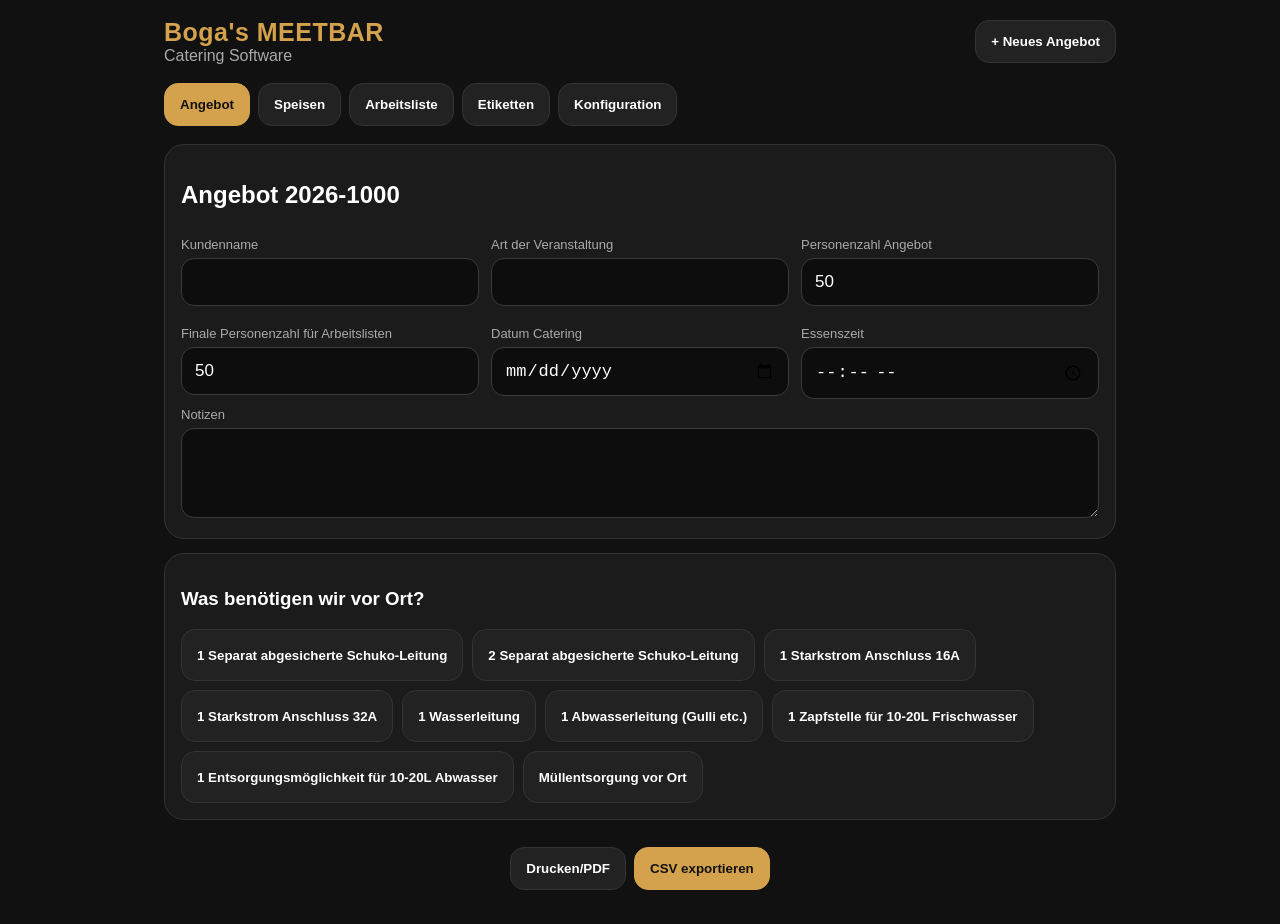
==== commit ca159ad8: "Add files via upload" ====
--- a/index.html
+++ b/index.html
@@ -1,101 +1 @@
-<!doctype html>
-<html lang="de">
-<head>
-<meta charset="utf-8" />
-<meta name="viewport" content="width=device-width, initial-scale=1, viewport-fit=cover" />
-<title>Boga's Catering Software</title>
-<meta name="theme-color" content="#111111" />
-<style>
-:root{--bg:#111;--card:#1d1d1d;--muted:#aaa;--text:#fff;--accent:#d6b25e;--green:#2f8f5b;--red:#b64444;--line:#333;--input:#282828}*{box-sizing:border-box;-webkit-tap-highlight-color:transparent}body{margin:0;background:var(--bg);color:var(--text);font-family:-apple-system,BlinkMacSystemFont,"Segoe UI",Roboto,Arial,sans-serif;padding:env(safe-area-inset-top) 0 env(safe-area-inset-bottom)}header{position:sticky;top:0;background:rgba(17,17,17,.96);backdrop-filter:blur(10px);z-index:5;padding:16px;border-bottom:1px solid var(--line)}.brand{font-size:23px;font-weight:900;letter-spacing:.3px}.brand-logo{height:54px;display:block}.brand-row{display:flex;align-items:center;gap:12px}.print-logo-img{width:70mm;max-width:100%;display:block;margin-bottom:8mm}.brand span{color:var(--accent)}.sub{color:var(--muted);font-size:13px;margin-top:3px}.wrap{padding:16px;max-width:860px;margin:0 auto}.card{background:var(--card);border:1px solid var(--line);border-radius:18px;padding:16px;margin-bottom:14px;box-shadow:0 8px 24px rgba(0,0,0,.2)}h2{font-size:20px;margin:0 0 12px}h3{font-size:16px;margin:18px 0 8px;color:var(--accent)}label{display:block;color:var(--muted);font-size:13px;margin:12px 0 6px}input,select,textarea{width:100%;font-size:17px;color:#fff;background:var(--input);border:1px solid #444;border-radius:13px;padding:14px;outline:none}textarea{min-height:80px}input:focus,select:focus,textarea:focus{border-color:var(--accent)}.row{display:grid;grid-template-columns:1fr 1fr;gap:10px}.btn{width:100%;border:0;border-radius:15px;padding:15px 14px;font-size:16px;font-weight:800;color:#111;background:var(--accent);cursor:pointer}.btn.secondary{background:#333;color:#fff;border:1px solid #555}.btn.green{background:var(--green);color:#fff}.btn.red{background:var(--red);color:#fff}.btn.ghost{background:transparent;color:#fff;border:1px solid #555}.btn.small{padding:10px;font-size:14px;border-radius:12px}.nav{display:flex;gap:10px;position:sticky;bottom:0;background:rgba(17,17,17,.92);backdrop-filter:blur(10px);padding:12px 16px;border-top:1px solid var(--line)}.pillgrid{display:grid;grid-template-columns:1fr;gap:10px}.pill{background:#252525;color:#fff;border:1px solid #444;border-radius:16px;padding:16px;text-align:left;font-size:17px;font-weight:800}.pill.active{border-color:var(--accent);background:#3a3020}.hint{font-size:13px;color:var(--muted);line-height:1.35}.badge{display:inline-block;background:#333;border:1px solid #555;color:#eee;border-radius:999px;padding:6px 10px;font-size:13px;margin:0 6px 8px 0}.tabs{display:grid;grid-template-columns:repeat(4,1fr);gap:8px;margin-bottom:12px}.tab{font-size:13px;padding:10px 6px;border-radius:999px;background:#272727;border:1px solid #444;color:#fff}.tab.active{background:var(--accent);color:#111;border-color:var(--accent);font-weight:900}.hidden{display:none!important}table{width:100%;border-collapse:collapse;font-size:14px}th,td{border-bottom:1px solid #333;padding:10px 6px;text-align:left;vertical-align:top}th{color:var(--accent);font-size:12px;text-transform:uppercase}.right{text-align:right}.muted{color:var(--muted)}.divider{height:1px;background:#333;margin:14px 0}.listitem{border:1px solid #3b3b3b;border-radius:14px;padding:12px;margin-bottom:10px;background:#242424}.print-only{display:none}.offer-logo{font-size:28px;font-weight:900;letter-spacing:.3px}.offer-logo span{color:#8b6a20}.totals{font-size:18px}.totals b{color:var(--accent)}.checkgrid{display:grid;grid-template-columns:1fr;gap:8px;margin-top:8px}.checkitem{display:flex;align-items:flex-start;gap:10px;background:#252525;border:1px solid #444;border-radius:14px;padding:12px;font-size:15px;color:#fff}.checkitem input{width:auto;margin-top:2px;transform:scale(1.2)}.checkitem span{line-height:1.3}@media print{body{background:#fff;color:#000;font-family:Arial,sans-serif}header,.nav,.no-print,.tabs,.btn,.screen{display:none!important}.wrap{max-width:none;padding:0}.card{background:#fff;border:0;box-shadow:none;margin:0;padding:0}.print-only{display:block}.print-page{padding:12mm;color:#000}.print-page table th,.print-page table td{border-bottom:1px solid #ddd;color:#000}.print-page th{color:#000}.label-sheet{display:grid;grid-template-columns:1fr 1fr;gap:6mm}.label{border:1px solid #000;border-radius:2mm;padding:5mm;height:58mm;break-inside:avoid}.label h2{font-size:16pt;margin:0 0 3mm}.label p{margin:1.5mm 0;font-size:11pt}.label .big{font-size:18pt;font-weight:800}.label small{font-size:9pt}}
-</style>
-</head>
-<body>
-<header><div class="brand-row"><img class="brand-logo" src="[data-uri]" alt="Boga's Meetbar Logo"><div><div class="sub">Angebote · Küchenlisten · Etiketten</div></div></div></header>
-<div class="wrap">
- <div class="tabs no-print"><button class="tab active" onclick="setMode('offers')">Angebote</button><button class="tab" onclick="setMode('plan')">Planen</button><button class="tab" onclick="setMode('labels')">Etiketten</button><button class="tab" onclick="setMode('archive')">Archiv</button></div>
- <main id="offersMode">
-  <section class="card screen"><h2>Angebot erstellen</h2><p class="hint">Aus dem Angebot kannst du später eine Arbeitsliste erstellen und die Personenzahl vorher anpassen.</p>
-   <label>Angebotsnummer</label><input id="offerNo" readonly placeholder="wird automatisch erstellt">
-   <label>Kundenname</label><input id="offerCustomer" placeholder="z.B. Müller / Firma Mustermann">
-   <label>Art der Veranstaltung</label><input id="offerEventType" placeholder="z.B. Hochzeit, Geburtstag, Firmenfeier">
-   <div class="row"><div><label>Personen im Angebot</label><input id="offerPersons" type="number" min="1" inputmode="numeric" placeholder="70"></div><div><label>Preis pro Person brutto</label><input id="offerPrice" type="number" step="0.01" inputmode="decimal" placeholder="39.90"></div></div>
-   <div class="row"><div><label>Datum Catering</label><input id="offerDate" type="date"></div><div><label>Essenszeit</label><input id="offerTime" type="time"></div></div>
-   <label>Buffet-Bezeichnung</label><input id="offerTitle" placeholder="z.B. BBQ Buffet Premium" value="BBQ Buffet">
-   <label>Leistungsbeschreibung / Text fürs Angebot</label><textarea id="offerText">Catering-Buffet inklusive Vorbereitung, Speisenauswahl gemäß Absprache und Bereitstellung zum vereinbarten Zeitpunkt.</textarea>
-   <label>Zusatzposition 1</label><div class="row"><input id="extra1Name" placeholder="z.B. Anfahrt"><input id="extra1Price" type="number" step="0.01" placeholder="0.00"></div>
-   <label>Zusatzposition 2</label><div class="row"><input id="extra2Name" placeholder="z.B. Servicepersonal"><input id="extra2Price" type="number" step="0.01" placeholder="0.00"></div>
-   <label>Gültig bis</label><input id="validUntil" type="date">
-   <label>Abschlusstext fürs Angebot</label><textarea id="terms">Bitte vergessen Sie nicht Ihre Dienstleister, wie zum Beispiel DJ, Fotograf und weitere. Unsere Mitarbeiter planen wir für Sie kostenlos mit ein.
-
-Unsere Rechnung können Sie zum Teil unter haushaltsnahe Dienstleistungen in der Steuererklärung absetzen, da wir alles für Sie vor Ort zubereiten.
-
-Für Rückfragen stehen wir Ihnen jederzeit gerne zur Verfügung.
-Wir bedanken uns sehr für Ihr Vertrauen.
-
-Mit freundlichen Grüßen
-Nicole Boga</textarea>
-   <h3>Was benötigen wir vor Ort?</h3><p class="hint">Wähle pro Angebot aus, welche Voraussetzungen im PDF erscheinen sollen.</p><div class="checkgrid" id="requirementsBox"></div>
-   <div class="divider"></div><div class="row"><button class="btn green" onclick="saveOffer()">Angebot speichern</button><button class="btn secondary" onclick="printOffer()">PDF Angebot</button><button class="btn secondary" onclick="newOffer()">Neues Angebot</button></div>
-  </section>
-  <section class="card screen"><h2>Buffet fürs Angebot</h2><p class="hint">Wähle hier die Positionen aus, die später auch als Basis für Küche/Etiketten dienen.</p><div id="offerPickers"></div></section>
-  <section class="card screen"><h2>Vorschau Angebot</h2><div id="offerPreview"></div></section>
-  <section class="print-only"><div class="print-page" id="offerPrint"></div></section>
- </main>
- <main id="planMode" class="hidden">
-  <section class="card screen step" data-step="0"><h2>1. Arbeitsliste aus Angebot</h2><p class="hint">Wichtig: Hier kannst du die Personenzahl final ändern. Das Angebot bleibt gespeichert, die Arbeitsliste rechnet mit dieser Zahl.</p><label>Gespeichertes Angebot laden</label><select id="loadOfferSelect" onchange="loadOfferToPlan(this.value)"><option value="">Bitte wählen</option></select><label>Kundenname</label><input id="customer" placeholder="z.B. Müller / Firma Mustermann"><label>Art der Veranstaltung</label><input id="eventType" placeholder="z.B. Hochzeit, Geburtstag, Firmenfeier"><div class="row"><div><label>Finale Personenzahl Küche</label><input id="persons" type="number" min="1" inputmode="numeric" placeholder="70"></div><div><label>Essenszeit</label><input id="mealTime" type="time"></div></div><label>Datum Catering</label><input id="date" type="date"></section>
-  <section class="card screen step hidden" data-step="1"><h2>2. Salate & Co.</h2><div class="hint" id="salateCount"></div><div class="pillgrid" id="cat-salate"></div></section>
-  <section class="card screen step hidden" data-step="2"><h2>3. Fleisch</h2><div class="hint" id="fleischCount"></div><div class="pillgrid" id="cat-fleisch"></div></section>
-  <section class="card screen step hidden" data-step="3"><h2>4. Beilagen</h2><div class="hint" id="beilagenCount"></div><div class="pillgrid" id="cat-beilagen"></div></section>
-  <section class="card screen step hidden" data-step="4"><h2>5. Dessert</h2><div class="hint" id="dessertCount"></div><div class="pillgrid" id="cat-dessert"></div></section>
-  <section class="card screen step hidden" data-step="5"><h2>6. Küchenliste</h2><div id="summaryBadges"></div><div style="overflow:auto"><table id="resultTable"></table></div><div class="divider"></div><div class="row"><button class="btn green" onclick="downloadCSV()">CSV Export</button><button class="btn secondary" onclick="window.print()">PDF / Drucken</button></div></section>
- </main>
- <main id="labelsMode" class="hidden"><section class="card screen"><h2>Produktionsetiketten</h2><p class="hint">Erstellt ein Etikett pro Küchenlisten-Position mit Kunde, Datum, finaler Personenanzahl und Menge.</p><button class="btn green" onclick="prepareLabels(); window.print();">Etiketten drucken</button></section><section class="print-only"><div class="label-sheet" id="labelSheet"></div></section></main>
- <main id="archiveMode" class="hidden"><section class="card screen"><h2>Gespeicherte Angebote</h2><div id="offerList"></div></section></main>
-</div>
-<div class="nav no-print hidden" id="planNav"><button class="btn secondary" onclick="prevStep()">Zurück</button><button class="btn" onclick="nextStep()" id="nextBtn">Weiter</button></div>
-<script>
-const defaultItems={salate:[{id:'salatkomponenten',name:'Salat Komponenten',type:'components',components:[['Gurken',25],['Kirschtomaten',25],['Paprika',25],['Mais',10],['Zwiebeln',10],['Wildkräutersalat',10]]},{id:'gurkensalat',name:'Gurkensalat',type:'rules',rules:[100,60,40],unit:'g'},{id:'moehrensalat',name:'Möhrensalat',type:'rules',rules:[80,40],unit:'g'}],fleisch:[{id:'nackensteak',name:'Nackensteak',type:'rules',rules:[360,180,120,90,60],unit:'g'},{id:'haehnchenspiesse',name:'Hähnchenspieße in Kräuterbutter Marinade',type:'rules',rules:[360,180,120,90,60],unit:'g'},{id:'bratwurst',name:'Bratwurst',type:'rules',rules:[350,180,100,70,60],unit:'g'}],beilagen:[{id:'pommes',name:'Pommes',type:'rules',rules:[300,150,100],unit:'g'},{id:'kroketten',name:'Kroketten',type:'rules',rules:[300,150,100],unit:'g'}],dessert:[{id:'pannacotta',name:'Panna Cotta',type:'rules',rules:[1.1,0.55,0.35],unit:'Portion'}]};
-const reqOptions=[
-{id:'schuko1',text:'1 separat abgesicherte Schuko-Leitung'},
-{id:'schuko2',text:'2 separat abgesicherte Schuko-Leitungen'},
-{id:'stark16',text:'1 Starkstrom-Anschluss 16A'},
-{id:'stark32',text:'1 Starkstrom-Anschluss 32A'},
-{id:'wasserleitung',text:'1 Wasserleitung'},
-{id:'abwasserleitung',text:'1 Abwasserleitung (Gulli etc.)'},
-{id:'frischwasser',text:'1 Zapfstelle für 10–20 L Frischwasser'},
-{id:'abwasser10',text:'1 Entsorgungsmöglichkeit für 10–20 L Abwasser'},
-{id:'muell',text:'Müllentsorgung vor Ort'}
-];
-let items=structuredClone(defaultItems), selected=JSON.parse(localStorage.getItem('bogaSelectedV3')||'{}'), step=0, mode='offers';
-function offers(){return JSON.parse(localStorage.getItem('bogaOffersV3')||'[]')}function setOffers(a){localStorage.setItem('bogaOffersV3',JSON.stringify(a))}function nextOfferNo(){let nums=offers().map(o=>String(o.no||'').match(/^2026-(\d+)$/)).filter(Boolean).map(m=>parseInt(m[1],10));let next=Math.max(999,...nums)+1;return '2026-'+next}function ensureOfferNo(){let el=document.getElementById('offerNo');if(el&&!el.value)el.value=nextOfferNo()}function newOffer(){['offerCustomer','offerEventType','offerPersons','offerPrice','offerDate','offerTime','extra1Name','extra1Price','extra2Name','extra2Price'].forEach(id=>{let el=document.getElementById(id);if(el)el.value=''});let t=document.getElementById('offerTitle');if(t)t.value='BBQ Buffet';let tx=document.getElementById('offerText');if(tx)tx.value='Catering-Buffet inklusive Vorbereitung, Speisenauswahl gemäß Absprache und Bereitstellung zum vereinbarten Zeitpunkt.';document.getElementById('offerNo').value=nextOfferNo();document.getElementById('validUntil').value=addDaysISO(14);renderOfferPreview();}function saveSel(){localStorage.setItem('bogaSelectedV3',JSON.stringify(selected))}function persons(){return Math.max(0,parseFloat(document.getElementById('persons').value)||0)}function offerPersons(){return Math.max(0,parseFloat(document.getElementById('offerPersons').value)||0)}function money(n){return (parseFloat(n)||0).toLocaleString('de-DE',{style:'currency',currency:'EUR'})}function esc(s){return String(s??'').replace(/[&<>\"]/g,m=>({'&':'&amp;','<':'&lt;','>':'&gt;','"':'&quot;'}[m]))}
-function catName(c){return{salate:'Salate & Co.',fleisch:'Fleisch',beilagen:'Beilagen',dessert:'Dessert'}[c]||c}function catCount(cat){return(items[cat]||[]).filter(i=>selected[i.id]).length}
-function addDaysISO(days){let d=new Date();d.setDate(d.getDate()+days);return d.toISOString().slice(0,10)}
-function selectedRequirements(){return reqOptions.filter(r=>{let el=document.getElementById('req_'+r.id);return el&&el.checked}).map(r=>r.text)}
-function renderRequirementOptions(){let box=document.getElementById('requirementsBox');if(!box)return;if(box.dataset.ready==='1')return;box.innerHTML=reqOptions.map(r=>`<label class="checkitem"><input type="checkbox" id="req_${r.id}" onchange="renderOfferPreview()"><span>${esc(r.text)}</span></label>`).join('');box.dataset.ready='1'}
-
-function renderOfferPickers(){let html='';['salate','fleisch','beilagen','dessert'].forEach(cat=>{html+=`<h3>${catName(cat)}</h3><div class="pillgrid">`;items[cat].forEach(it=>html+=`<button class="pill ${selected[it.id]?'active':''}" onclick="toggleItem('${it.id}')">${selected[it.id]?'✓ ':''}${esc(it.name)}</button>`);html+='</div>'});document.getElementById('offerPickers').innerHTML=html;renderOfferPreview()}
-function toggleItem(id){selected[id]=!selected[id];saveSel();renderAll()}
-function renderCategory(cat,el){const box=document.getElementById(el);box.innerHTML='';items[cat].forEach(it=>{const b=document.createElement('button');b.className='pill'+(selected[it.id]?' active':'');b.textContent=(selected[it.id]?'✓ ':'')+it.name;b.onclick=()=>toggleItem(it.id);box.appendChild(b)})}
-function renderAll(){renderRequirementOptions();renderOfferPickers();renderCategory('salate','cat-salate');renderCategory('fleisch','cat-fleisch');renderCategory('beilagen','cat-beilagen');renderCategory('dessert','cat-dessert');['salate','fleisch','beilagen','dessert'].forEach(c=>{let el=document.getElementById(c+'Count');if(el)el.textContent=catCount(c)+' ausgewählt'});renderResults();renderOfferList();fillOfferSelect()}
-function selectedNames(){let a=[];['salate','fleisch','beilagen','dessert'].forEach(c=>items[c].forEach(it=>{if(selected[it.id])a.push(it.name)}));return a}
-function offerTotal(){let p=offerPersons(), price=parseFloat(document.getElementById('offerPrice').value)||0, e1=parseFloat(document.getElementById('extra1Price').value)||0, e2=parseFloat(document.getElementById('extra2Price').value)||0;return p*price+e1+e2}
-function getOfferData(){return{id:Date.now().toString(36),no:v('offerNo')||nextOfferNo(),customer:v('offerCustomer'),eventType:v('offerEventType'),persons:offerPersons(),date:v('offerDate'),time:v('offerTime'),title:v('offerTitle'),text:v('offerText'),price:parseFloat(v('offerPrice'))||0,extra1Name:v('extra1Name'),extra1Price:parseFloat(v('extra1Price'))||0,extra2Name:v('extra2Name'),extra2Price:parseFloat(v('extra2Price'))||0,validUntil:v('validUntil'),terms:v('terms'),requirements:selectedRequirements(),selected:{...selected},created:new Date().toISOString()}}
-function v(id){return document.getElementById(id).value}
-function renderOfferPreview(){let p=offerPersons(), price=parseFloat(v('offerPrice'))||0;let html=`<span class="badge">Angebot: ${esc(v('offerNo')||'-')}</span><span class="badge">Kunde: ${esc(v('offerCustomer')||'-')}</span><span class="badge">Veranstaltung: ${esc(v('offerEventType')||'-')}</span><span class="badge">Personen Angebot: ${p||'-'}</span><span class="badge">Summe: ${money(offerTotal())}</span><div class="divider"></div><b>${esc(v('offerTitle')||'BBQ Buffet')}</b><p class="hint">${esc(v('offerText')||'')}</p><div class="hint">Auswahl: ${selectedNames().map(esc).join(', ')||'-'}</div><div class="hint">Vor Ort benötigt: ${selectedRequirements().length?selectedRequirements().map(esc).join(', '):'-'}</div><div class="divider"></div><div class="totals">Gesamt: <b>${money(offerTotal())}</b></div>`;document.getElementById('offerPreview').innerHTML=html;prepareOfferPrint()}
-function saveOffer(){let d=getOfferData();let arr=offers();let existing=arr.findIndex(o=>o.no&&o.no===d.no);if(existing>=0){d.id=arr[existing].id;arr[existing]=d}else arr.unshift(d);setOffers(arr);renderAll();alert('Angebot gespeichert. Du kannst daraus jetzt eine Arbeitsliste erstellen.')}
-function prepareOfferPrint(){const d=getOfferData(), buffet=d.persons*d.price;let rows=`<tr><th>Position</th><th class="right">Menge</th><th class="right">Einzelpreis</th><th class="right">Gesamt</th></tr><tr><td>${esc(d.title)}</td><td class="right">${d.persons} Pers.</td><td class="right">${money(d.price)}</td><td class="right">${money(buffet)}</td></tr>`;if(d.extra1Name||d.extra1Price)rows+=`<tr><td>${esc(d.extra1Name||'Zusatzposition')}</td><td class="right">1</td><td class="right">${money(d.extra1Price)}</td><td class="right">${money(d.extra1Price)}</td></tr>`;if(d.extra2Name||d.extra2Price)rows+=`<tr><td>${esc(d.extra2Name||'Zusatzposition')}</td><td class="right">1</td><td class="right">${money(d.extra2Price)}</td><td class="right">${money(d.extra2Price)}</td></tr>`;let html=`<img class="print-logo-img" src="[data-uri]" alt="Boga's Meetbar Logo"><p><b>Angebot ${esc(d.no||'')}</b></p><p><b>Kunde:</b> ${esc(d.customer||'-')}<br><b>Veranstaltung:</b> ${esc(d.eventType||'-')}<br><b>Datum:</b> ${esc(d.date||'-')} · <b>Essenszeit:</b> ${esc(d.time||'-')}<br><b>Personen:</b> ${d.persons||'-'}</p><h2>${esc(d.title||'Catering Angebot')}</h2><p>${esc(d.text||'')}</p><p><b>Buffet-Auswahl:</b><br>${selectedNames().map(esc).join(' · ')||'-'}</p><table>${rows}<tr><td colspan="3" class="right"><b>Gesamt brutto</b></td><td class="right"><b>${money(offerTotal())}</b></td></tr></table><p><b>Das Angebot ist bis zum ${esc(d.validUntil||'-')} gültig.</b></p><p>${esc(d.terms||'').replace(/\n/g,'<br>')}</p>${(d.requirements&&d.requirements.length)?`<h3>Was wir vor Ort benötigen:</h3><ul>${d.requirements.map(x=>`<li>${esc(x)}</li>`).join('')}</ul>`:''}<p style="margin-top:8mm"><b>Boga's MEETBAR</b><br>Neu - Dannenberger Str 30<br>28879 Grasberg<br>Deutschland<br>Tel. +49 15120433597<br>E-Mail meet@bogas-meetbar.de<br>Web www.bogas-meetbar.de</p>`;document.getElementById('offerPrint').innerHTML=html}
-function printOffer(){prepareOfferPrint();window.print()}
-function renderOfferList(){let box=document.getElementById('offerList');if(!box)return;let arr=offers();box.innerHTML=arr.length?'':'<p class="hint">Noch keine Angebote gespeichert.</p>';arr.forEach(o=>{box.innerHTML+=`<div class="listitem"><b>${esc(o.no||'Ohne Nummer')} · ${esc(o.customer||'-')}</b><br><span class="muted">${esc(o.eventType||'-')} · ${esc(o.date||'-')} · ${o.persons||'-'} Pers. · ${money((o.persons||0)*(o.price||0)+(o.extra1Price||0)+(o.extra2Price||0))}</span><div class="row" style="margin-top:10px"><button class="btn small green" onclick="useOffer('${o.id}')">Arbeitsliste erstellen</button><button class="btn small red" onclick="deleteOffer('${o.id}')">Löschen</button></div></div>`})}
-function fillOfferSelect(){let sel=document.getElementById('loadOfferSelect');if(!sel)return;let cur=sel.value;sel.innerHTML='<option value="">Bitte wählen</option>'+offers().map(o=>`<option value="${o.id}">${esc(o.no||'')} · ${esc(o.customer||'-')} · ${esc(o.eventType||'-')} · ${o.persons||'-'} Pers.</option>`).join('');sel.value=cur}
-function useOffer(id){setMode('plan');loadOfferToPlan(id)}function loadOfferToPlan(id){let o=offers().find(x=>x.id===id);if(!o)return;selected={...o.selected};document.getElementById('customer').value=o.customer||'';document.getElementById('eventType').value=o.eventType||'';document.getElementById('persons').value=o.persons||'';document.getElementById('date').value=o.date||'';document.getElementById('mealTime').value=o.time||'';saveSel();renderAll();alert('Angebot geladen. Jetzt kannst du die finale Personenzahl für Küche/Etiketten anpassen.')}function deleteOffer(id){if(confirm('Angebot wirklich löschen?')){setOffers(offers().filter(o=>o.id!==id));renderAll()}}
-function calcRows(){const p=persons();let rows=[];['salate','fleisch','beilagen','dessert'].forEach(cat=>{const count=catCount(cat);items[cat].forEach(it=>{if(!selected[it.id])return;if(it.type==='components'){it.components.forEach(c=>rows.push({cat,item:c[0],per:c[1],total:c[1]*p,unit:'g'}))}else{let idx=Math.max(0,Math.min((it.rules||[]).length-1,count-1));let per=(it.rules||[0])[idx]||0;rows.push({cat,item:it.name,per,total:per*p,unit:it.unit||'g'})}})});return rows}
-function fmt(row){if(row.unit==='Portion')return Math.ceil(row.total)+' Portionen';if(row.total>=1000)return(row.total/1000).toLocaleString('de-DE',{minimumFractionDigits:2,maximumFractionDigits:2})+' kg';return row.total.toLocaleString('de-DE',{maximumFractionDigits:0})+' g'}
-function renderResults(){document.getElementById('summaryBadges').innerHTML=`<span class="badge">Kunde: ${esc(v('customer')||'-')}</span><span class="badge">Veranstaltung: ${esc(v('eventType')||'-')}</span><span class="badge">Final Personen: ${persons()||'-'}</span><span class="badge">Datum: ${v('date')||'-'}</span>`;let html='<tr><th>Kategorie</th><th>Artikel</th><th class="right">p.P.</th><th class="right">Menge</th></tr>';calcRows().forEach(r=>html+=`<tr><td>${catName(r.cat)}</td><td>${esc(r.item)}</td><td class="right">${r.per} ${r.unit}</td><td class="right"><b>${fmt(r)}</b></td></tr>`);document.getElementById('resultTable').innerHTML=html}
-function downloadCSV(){const rows=[['Kunde',v('customer')],['Veranstaltung',v('eventType')],['Finale Personen',persons()],['Datum',v('date')],[],['Kategorie','Artikel','Pro Person','Einheit','Gesamt']];calcRows().forEach(r=>rows.push([catName(r.cat),r.item,r.per,r.unit,fmt(r)]));let csv=rows.map(r=>r.map(x=>'"'+String(x??'').replace(/"/g,'""')+'"').join(';')).join('\n');let a=document.createElement('a');a.href=URL.createObjectURL(new Blob([csv],{type:'text/csv;charset=utf-8'}));a.download='kuechenliste_'+(v('customer')||'catering').replace(/[^a-z0-9äöüß]+/gi,'_')+'.csv';a.click()}
-function prepareLabels(){const c=v('customer')||'-',ev=v('eventType')||'-',d=v('date')||'-',p=persons()||'-';let html='';calcRows().forEach(r=>html+=`<div class="label"><h2>BOGA'S MEETBAR</h2><p><b>Kunde:</b> ${esc(c)}</p><p><b>Veranstaltung:</b> ${esc(ev)}</p><p><b>Datum:</b> ${esc(d)} · <b>Personen:</b> ${p}</p><p><b>Komponente:</b><br>${esc(r.item)}</p><p class="big">${fmt(r)}</p><p><small>${catName(r.cat)} · p.P. ${r.per} ${r.unit}</small></p></div>`);document.getElementById('labelSheet').innerHTML=html}
-function nextStep(){if(step<5)step++;showStep()}function prevStep(){if(step>0)step--;showStep()}function showStep(){document.querySelectorAll('.step').forEach(s=>s.classList.toggle('hidden',parseInt(s.dataset.step)!==step));document.getElementById('nextBtn').textContent=step===5?'Fertig':'Weiter';renderResults()}
-function setMode(m){mode=m;['offers','plan','labels','archive'].forEach(x=>document.getElementById(x+'Mode').classList.toggle('hidden',m!==x));document.getElementById('planNav').classList.toggle('hidden',m!=='plan');document.querySelectorAll('.tab').forEach((t,i)=>t.classList.toggle('active',['offers','plan','labels','archive'][i]===m));renderAll()}
-['offerNo','offerCustomer','offerEventType','offerPersons','offerPrice','offerDate','offerTime','offerTitle','offerText','extra1Name','extra1Price','extra2Name','extra2Price','validUntil','terms','customer','eventType','persons','date','mealTime'].forEach(id=>document.getElementById(id).addEventListener('input',()=>{renderOfferPreview();renderResults()}));
-renderRequirementOptions();ensureOfferNo();if(!document.getElementById('validUntil').value)document.getElementById('validUntil').value=addDaysISO(14);renderAll();showStep();
-</script>
-</body></html>+<!doctype html><html lang="de"><head><meta charset="utf-8"><meta name="viewport" content="width=device-width,initial-scale=1,viewport-fit=cover"><title>Boga's Meetbar Catering</title><link rel="manifest" href="manifest.json"><link rel="stylesheet" href="style.css"></head><body><div id="app"></div><script src="data.js"></script><script src="app.js"></script></body></html>
--- a/style.css
+++ b/style.css
@@ -0,0 +1 @@
+:root{--bg:#111;--card:#1b1b1b;--muted:#aaa;--text:#fff;--accent:#d4a24c;--line:#333}*{box-sizing:border-box}body{margin:0;background:var(--bg);color:var(--text);font-family:-apple-system,BlinkMacSystemFont,"Segoe UI",sans-serif}.wrap{max-width:980px;margin:auto;padding:18px 14px 90px}.top{display:flex;justify-content:space-between;align-items:center;gap:12px;margin-bottom:18px}.brand{font-weight:900;font-size:25px;letter-spacing:.5px;color:var(--accent)}.tabs{display:flex;gap:8px;overflow:auto;margin:12px 0 18px}.tab,.btn,.chip{border:1px solid var(--line);background:#222;color:white;border-radius:14px;padding:13px 15px;font-weight:700}.tab.active,.chip.active,.btn.gold{background:var(--accent);color:#111;border-color:var(--accent)}.grid{display:grid;grid-template-columns:repeat(auto-fit,minmax(230px,1fr));gap:12px}.card{background:var(--card);border:1px solid var(--line);border-radius:20px;padding:16px;margin-bottom:14px}label{display:block;color:var(--muted);font-size:13px;margin:8px 0 6px}input,textarea,select{width:100%;font-size:17px;background:#0d0d0d;color:white;border:1px solid #3a3a3a;border-radius:13px;padding:13px}textarea{min-height:90px}.chips{display:flex;flex-wrap:wrap;gap:9px}.chip{min-height:52px;text-align:left}.row{display:flex;gap:10px;align-items:center}.row>*{flex:1}.muted{color:var(--muted)}table{width:100%;border-collapse:collapse}td,th{border-bottom:1px solid var(--line);padding:10px;text-align:left}th{text-transform:uppercase;font-size:12px;color:var(--muted)}.right{text-align:right}.actions{position:fixed;bottom:0;left:0;right:0;background:rgba(17,17,17,.94);backdrop-filter:blur(10px);padding:10px;display:flex;gap:8px;justify-content:center}.actions .btn{max-width:260px}.small{font-size:12px}.danger{background:#522!important}.printOnly{display:none}@media print{body{background:white;color:#111}.wrap,.actions{display:none}.printOnly{display:block;color:#111;font-family:Arial,sans-serif;padding:20px}.printCard{page-break-inside:avoid;border:1px solid #ddd;padding:14px;margin:0 0 12px}.labelGrid{display:grid;grid-template-columns:repeat(2,1fr);gap:8px}.label{border:1px solid #111;padding:10px;min-height:120px}.noPrint{display:none!important}}
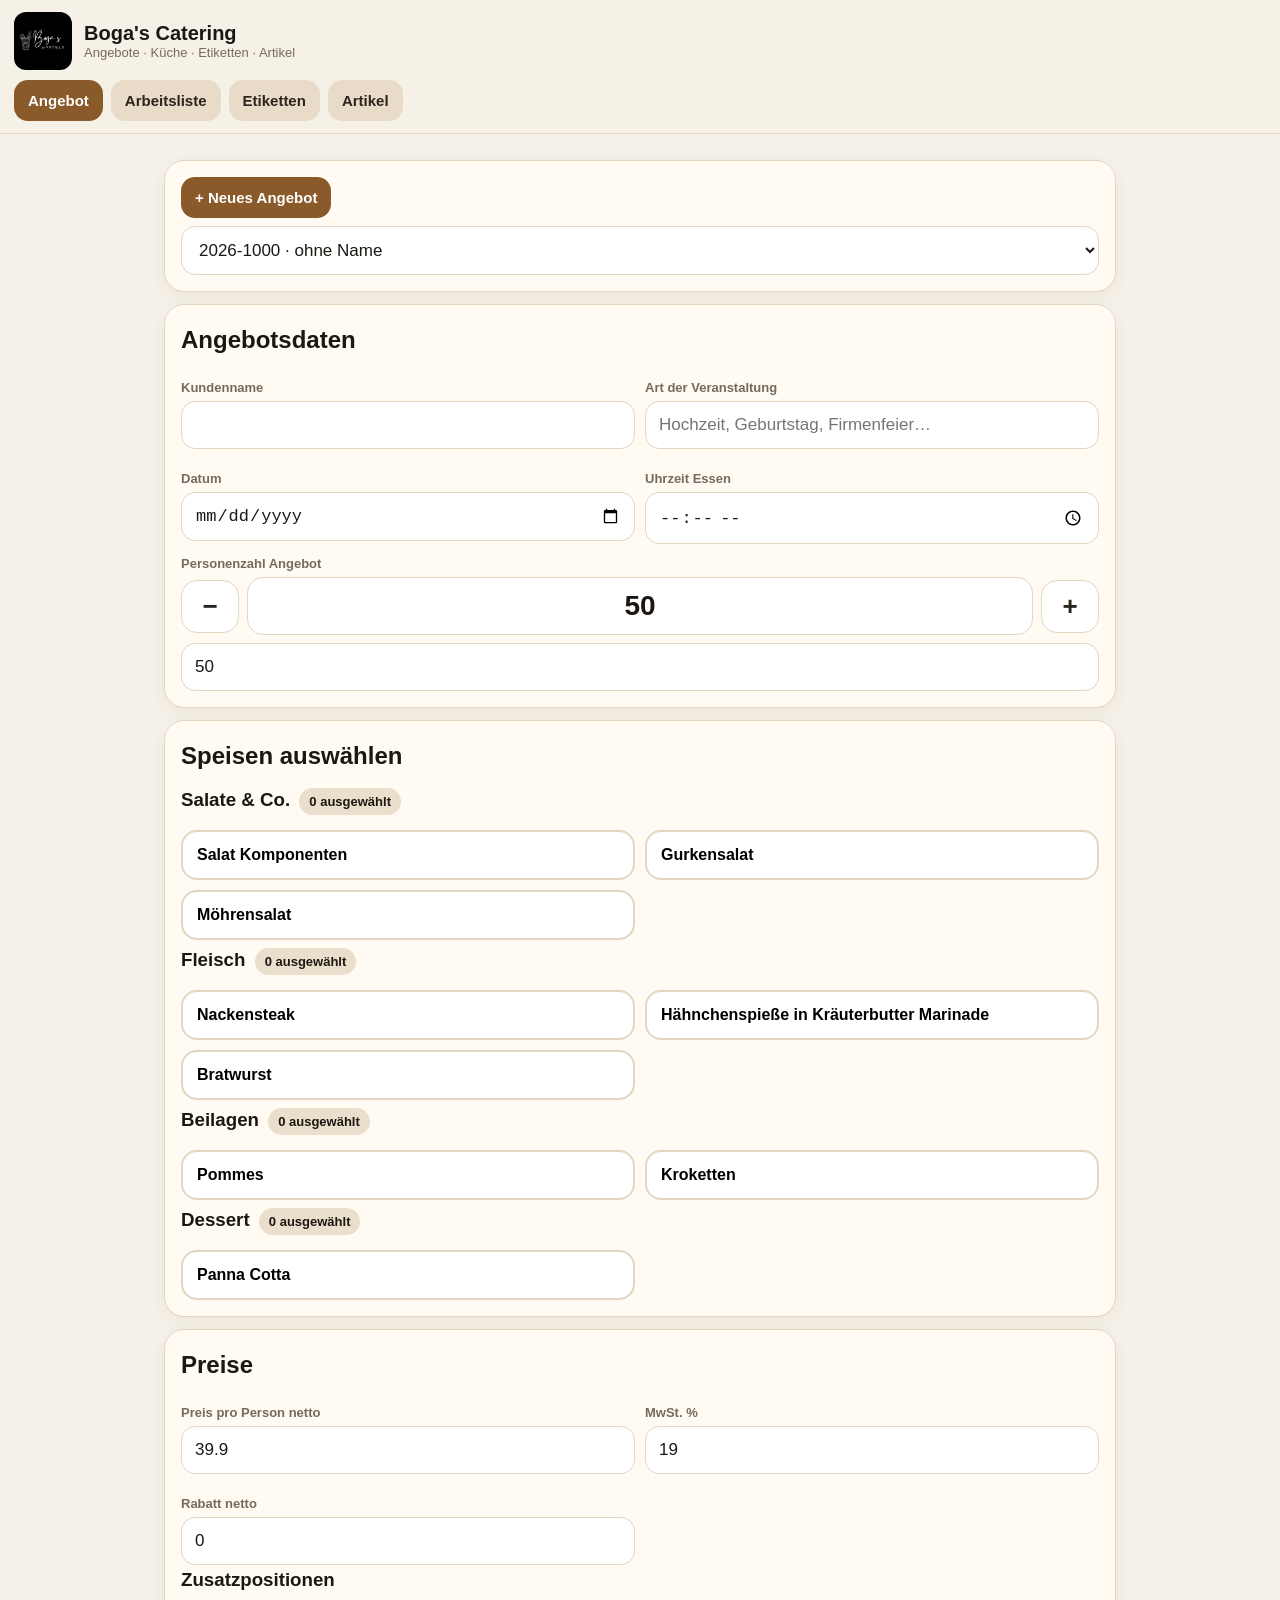
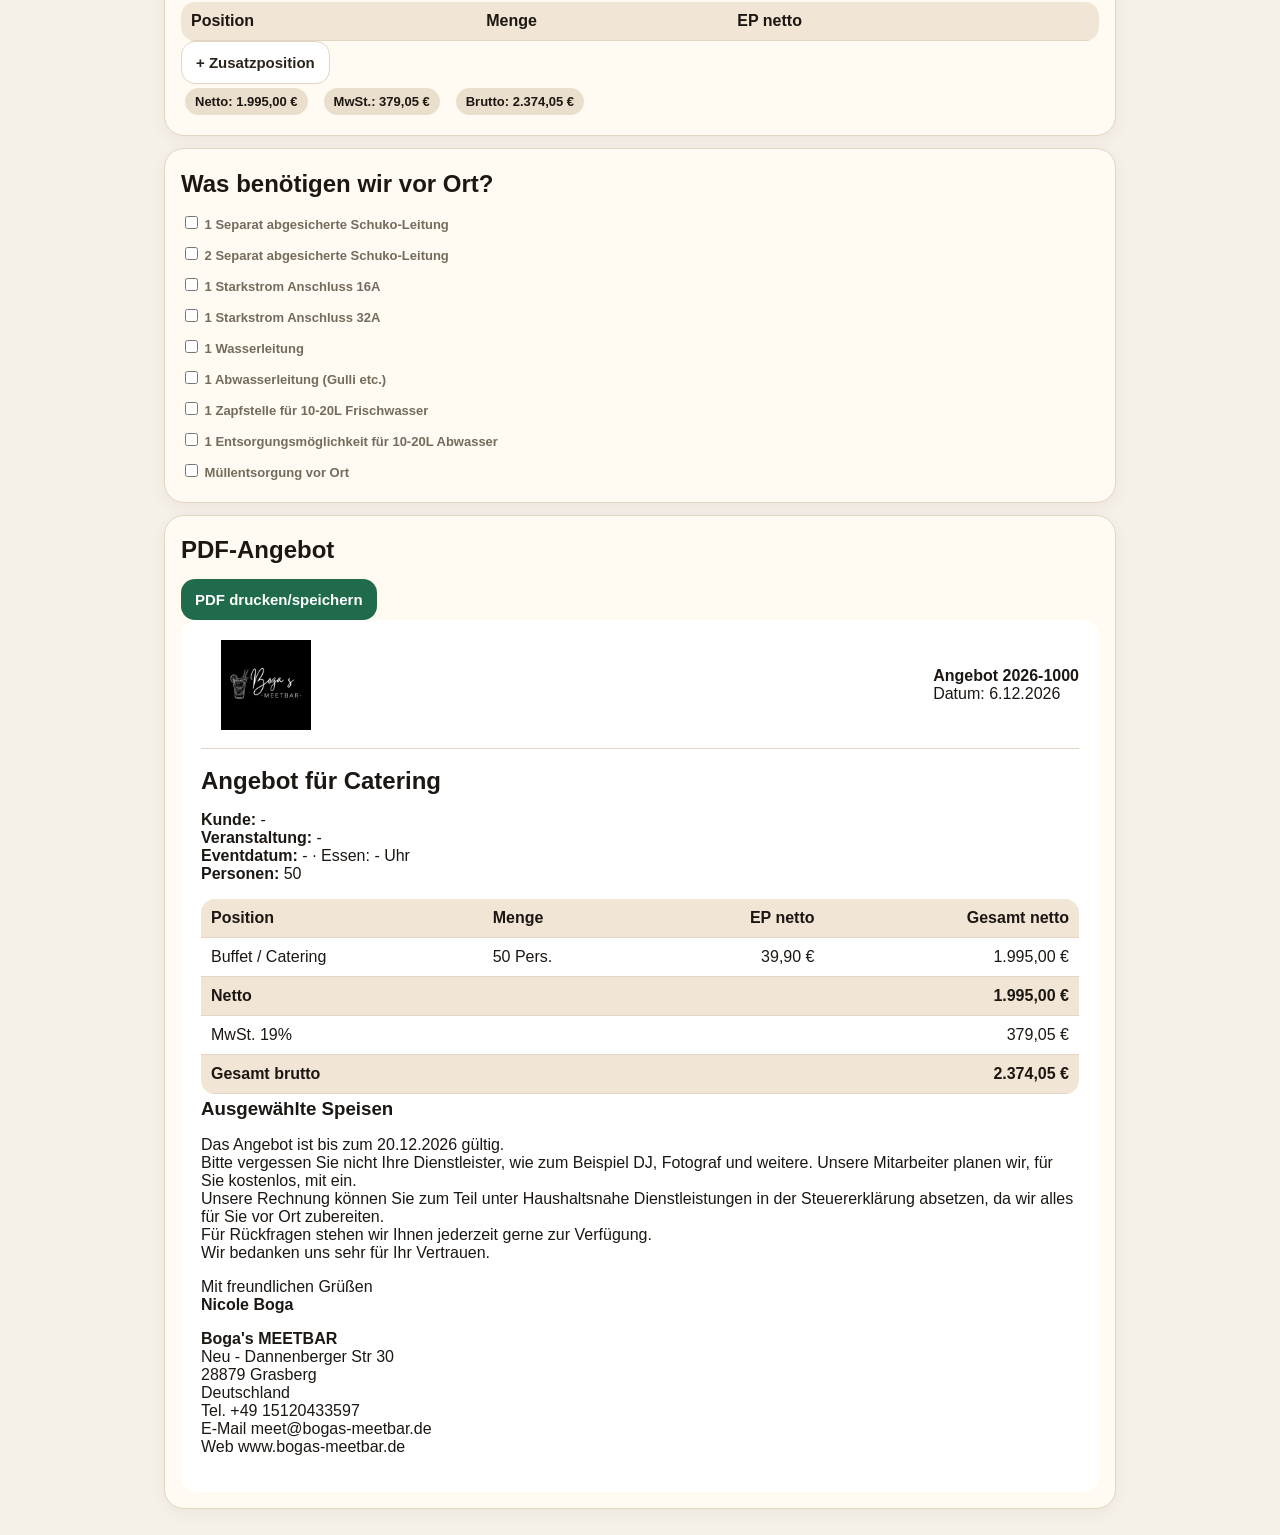
==== commit f96979d5: "Add files via upload" ====
--- a/index.html
+++ b/index.html
@@ -1 +1 @@
-<!doctype html><html lang="de"><head><meta charset="utf-8"><meta name="viewport" content="width=device-width,initial-scale=1,viewport-fit=cover"><title>Boga's Meetbar Catering</title><link rel="manifest" href="manifest.json"><link rel="stylesheet" href="style.css"></head><body><div id="app"></div><script src="data.js"></script><script src="app.js"></script></body></html>
+<!doctype html><html lang="de"><head><meta charset="utf-8"><meta name="viewport" content="width=device-width,initial-scale=1,viewport-fit=cover"><title>Boga's Catering Software</title><link rel="stylesheet" href="style.css"><link rel="manifest" href="manifest.json"></head><body><header><div class="top"><img class="logo" src="[data-uri]"/><div><div class="title">Boga's Catering</div><div class="sub">Angebote · Küche · Etiketten · Artikel</div></div></div><nav id="nav"></nav></header><main id="app"></main><script src="data.js"></script><script>window.BOGAS_LOGO='[data-uri]';</script><script src="app.js"></script></body></html>
--- a/style.css
+++ b/style.css
@@ -1 +1 @@
-:root{--bg:#111;--card:#1b1b1b;--muted:#aaa;--text:#fff;--accent:#d4a24c;--line:#333}*{box-sizing:border-box}body{margin:0;background:var(--bg);color:var(--text);font-family:-apple-system,BlinkMacSystemFont,"Segoe UI",sans-serif}.wrap{max-width:980px;margin:auto;padding:18px 14px 90px}.top{display:flex;justify-content:space-between;align-items:center;gap:12px;margin-bottom:18px}.brand{font-weight:900;font-size:25px;letter-spacing:.5px;color:var(--accent)}.tabs{display:flex;gap:8px;overflow:auto;margin:12px 0 18px}.tab,.btn,.chip{border:1px solid var(--line);background:#222;color:white;border-radius:14px;padding:13px 15px;font-weight:700}.tab.active,.chip.active,.btn.gold{background:var(--accent);color:#111;border-color:var(--accent)}.grid{display:grid;grid-template-columns:repeat(auto-fit,minmax(230px,1fr));gap:12px}.card{background:var(--card);border:1px solid var(--line);border-radius:20px;padding:16px;margin-bottom:14px}label{display:block;color:var(--muted);font-size:13px;margin:8px 0 6px}input,textarea,select{width:100%;font-size:17px;background:#0d0d0d;color:white;border:1px solid #3a3a3a;border-radius:13px;padding:13px}textarea{min-height:90px}.chips{display:flex;flex-wrap:wrap;gap:9px}.chip{min-height:52px;text-align:left}.row{display:flex;gap:10px;align-items:center}.row>*{flex:1}.muted{color:var(--muted)}table{width:100%;border-collapse:collapse}td,th{border-bottom:1px solid var(--line);padding:10px;text-align:left}th{text-transform:uppercase;font-size:12px;color:var(--muted)}.right{text-align:right}.actions{position:fixed;bottom:0;left:0;right:0;background:rgba(17,17,17,.94);backdrop-filter:blur(10px);padding:10px;display:flex;gap:8px;justify-content:center}.actions .btn{max-width:260px}.small{font-size:12px}.danger{background:#522!important}.printOnly{display:none}@media print{body{background:white;color:#111}.wrap,.actions{display:none}.printOnly{display:block;color:#111;font-family:Arial,sans-serif;padding:20px}.printCard{page-break-inside:avoid;border:1px solid #ddd;padding:14px;margin:0 0 12px}.labelGrid{display:grid;grid-template-columns:repeat(2,1fr);gap:8px}.label{border:1px solid #111;padding:10px;min-height:120px}.noPrint{display:none!important}}
+:root{--bg:#f6f1e8;--card:#fffaf2;--ink:#1c1712;--muted:#756b5c;--brand:#8a5a2b;--accent:#1f6b4c;--danger:#9c2f2f;--line:#e2d6c3}*{box-sizing:border-box}body{margin:0;background:var(--bg);font-family:-apple-system,BlinkMacSystemFont,"Segoe UI",sans-serif;color:var(--ink)}header{position:sticky;top:0;background:rgba(246,241,232,.96);backdrop-filter:blur(10px);border-bottom:1px solid var(--line);z-index:2;padding:12px 14px}.top{display:flex;align-items:center;gap:12px}.logo{width:58px;height:58px;object-fit:contain;border-radius:12px;background:#fff}.title{font-weight:900;font-size:20px}.sub{font-size:13px;color:var(--muted)}nav{display:flex;gap:8px;overflow:auto;margin-top:10px}nav button,.btn{border:0;border-radius:14px;background:#e8dcc9;color:#2b241c;padding:12px 14px;font-weight:800;font-size:15px;white-space:nowrap}nav button.active,.btn.primary{background:var(--brand);color:white}.btn.green{background:var(--accent);color:white}.btn.danger{background:var(--danger);color:white}.btn.light{background:#fff;border:1px solid var(--line)}main{padding:14px;max-width:980px;margin:auto}.card{background:var(--card);border:1px solid var(--line);border-radius:20px;padding:16px;margin:12px 0;box-shadow:0 4px 16px rgba(70,45,20,.06)}h1,h2,h3{margin:.2em 0 .6em}label{display:block;font-size:13px;font-weight:800;color:var(--muted);margin:12px 0 6px}input,select,textarea{width:100%;font-size:17px;padding:13px;border-radius:14px;border:1px solid var(--line);background:white;color:var(--ink)}textarea{min-height:80px}.grid{display:grid;grid-template-columns:1fr;gap:10px}@media(min-width:760px){.grid.two{grid-template-columns:1fr 1fr}.grid.three{grid-template-columns:repeat(3,1fr)}}.stepper{display:grid;grid-template-columns:58px 1fr 58px;gap:8px;align-items:center}.stepper button{font-size:26px;padding:10px;border-radius:16px}.numberBox{text-align:center;font-size:28px;font-weight:900;background:white;border:1px solid var(--line);border-radius:16px;padding:12px}.itemBtn{width:100%;text-align:left;background:white;border:2px solid var(--line);border-radius:16px;padding:14px;font-weight:850;font-size:16px}.itemBtn.on{border-color:var(--accent);background:#edf8f1}.pill{display:inline-block;border-radius:999px;background:#eadfcc;padding:6px 10px;margin:4px;font-size:13px;font-weight:800}.row{display:flex;gap:8px;align-items:center;flex-wrap:wrap}.right{margin-left:auto}.muted{color:var(--muted)}table{width:100%;border-collapse:collapse;background:white;border-radius:14px;overflow:hidden}th,td{padding:10px;border-bottom:1px solid var(--line);text-align:left}th{background:#f1e6d5}.money{text-align:right;white-space:nowrap}.hidden{display:none!important}.offerPreview{background:white;padding:20px;border-radius:16px}.small{font-size:12px}.hr{border:0;border-top:1px solid var(--line);margin:18px 0}.labelGrid{display:grid;grid-template-columns:repeat(2,1fr);gap:8px}.prodLabel{background:white;border:1px dashed #777;border-radius:10px;padding:10px;min-height:120px}.prodLabel b{font-size:16px}@media print{body{background:white}header,nav,.noPrint,.btn{display:none!important}main{padding:0}.card{box-shadow:none;border:0}.offerPreview{padding:0}.labelGrid{grid-template-columns:repeat(2,1fr)}}
